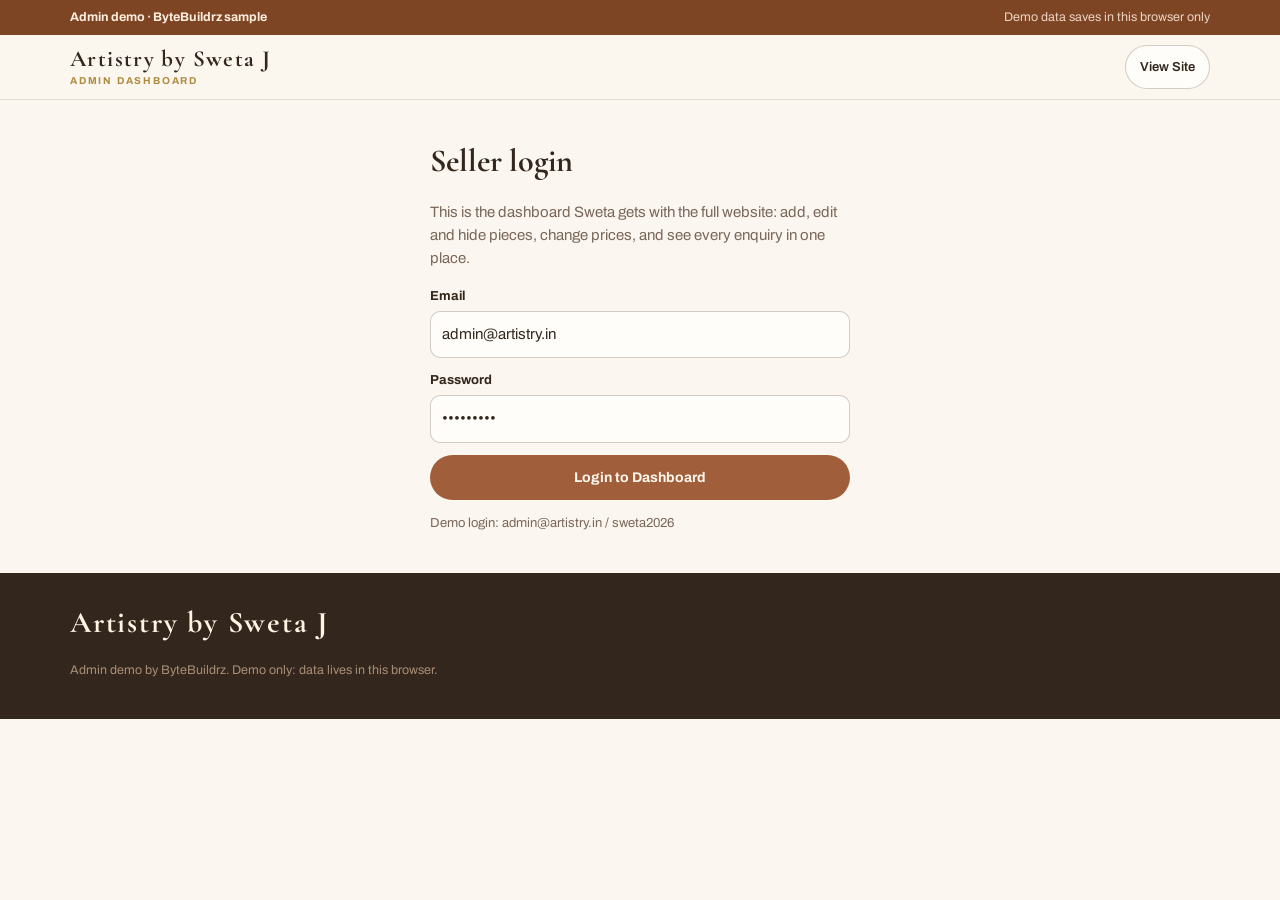
==== admin.html @ f5a1c71d "Add files via upload" ====
<!doctype html>
<html lang="en"><head><meta charset="utf-8"><meta name="viewport" content="width=device-width,initial-scale=1,viewport-fit=cover">
<title>Admin — Artistry by Sweta J</title>
<link rel="preconnect" href="https://fonts.googleapis.com"><link rel="preconnect" href="https://fonts.gstatic.com" crossorigin>
<link href="https://fonts.googleapis.com/css2?family=Cormorant+Garamond:ital,wght@0,500;0,600;0,700;1,500;1,600&family=Archivo:wght@400;500;600;700;800&display=swap" rel="stylesheet">
<link rel="stylesheet" href="style.css"><link rel="icon" href="data:,">
<style>.stat{background:var(--surface);border:1px solid var(--line);border-radius:var(--radius-lg);padding:16px}.stat b{font-size:26px;display:block}.stat span{color:var(--muted);font-size:13px}.stats{display:grid;grid-template-columns:1fr 1fr;gap:12px}@media(min-width:760px){.stats{grid-template-columns:repeat(4,1fr)}}table{width:100%;border-collapse:collapse;background:var(--surface);border:1px solid var(--line);border-radius:var(--radius-lg);overflow:hidden}th,td{padding:10px 12px;text-align:left;font-size:13.5px;border-bottom:1px solid var(--line)}th{background:var(--rose-soft);color:var(--accent-deep)}td input{width:90px;border:1px solid var(--line2);border-radius:8px;padding:7px;min-height:36px}.pill-s{display:inline-block;padding:3px 9px;border-radius:999px;background:var(--rose-soft);color:var(--accent-deep);font-weight:700;font-size:12px}</style></head>
<body>
<div class="sample-bar"><div class="wrap"><strong>Admin demo · ByteBuildrz sample</strong><span>Demo data saves in this browser only</span></div></div>
<header class="site"><div class="wrap header-in">
<a class="brand" href="index.html"><span class="brand-name">Artistry by Sweta J</span><span class="brand-sub">Admin Dashboard</span></a>
<div><a class="icon-btn" href="index.html">View Site</a></div>
</div></header>

<div class="wrap" id="login" style="max-width:420px;padding-top:36px">
<h1 style="font-family:'Cormorant Garamond',serif;font-size:32px;margin:0 0 6px">Seller login</h1>
<p style="color:var(--muted)">This is the dashboard Sweta gets with the full website: add, edit and hide pieces, change prices, and see every enquiry in one place.</p>
<div class="field"><label>Email</label><input id="em" value="admin@artistry.in"></div>
<div class="field"><label>Password</label><input id="pw" type="password" value="sweta2026"></div>
<button class="btn" style="width:100%" onclick="login()">Login to Dashboard</button>
<p style="color:var(--muted);font-size:13px">Demo login: admin@artistry.in / sweta2026</p>
<p id="err" style="color:#9C2B1B;font-weight:700" hidden>Wrong password for this demo. Use sweta2026.</p>
</div>

<div class="wrap" id="dash" hidden style="padding-top:26px">
<div class="sec-head"><h2>Dashboard</h2><button class="btn ghost" onclick="logout()">Logout</button></div>
<div class="stats">
<div class="stat"><b id="st-products">–</b><span>Pieces live</span></div>
<div class="stat"><b id="st-orders">–</b><span>Enquiries</span></div>
<div class="stat"><b id="st-value">–</b><span>Enquiry value</span></div>
<div class="stat"><b id="st-new">–</b><span>New enquiries</span></div>
</div>

<section><div class="sec-head"><h2>Recent enquiries</h2></div><div style="overflow:auto"><table><thead><tr><th>ID</th><th>Buyer</th><th>Items</th><th>Total</th><th>Status</th></tr></thead><tbody id="orders"></tbody></table></div>
<p style="color:var(--muted);font-size:13px">Statuses: New → Confirmed → Packed → Delivered. In the full website she updates these herself, no developer needed.</p></section>

<section><div class="sec-head"><h2>Pieces & prices</h2><button class="btn ghost" onclick="resetDemo()">Reset demo data</button></div>
<div style="overflow:auto"><table><thead><tr><th>Piece</th><th>Category</th><th>Price (₹)</th><th>Visible</th></tr></thead><tbody id="prods"></tbody></table></div>
<p style="color:var(--muted);font-size:13px">Change a price or hide a piece, it saves instantly and the shop updates. Sample prices here; her real prices go in on the live site.</p></section>
</div>

<footer class="site"><div class="wrap"><span class="brand-name">Artistry by Sweta J</span><p class="copy">Admin demo by ByteBuildrz. Demo only: data lives in this browser.</p></div></footer>
<script src="store.js"></script>
<script>
var STATUSES=["New","Confirmed","Packed","Delivered"];
function inr(n){return "₹"+Number(n).toLocaleString("en-IN");}
function login(){var pw=document.getElementById("pw").value;if(pw!==(ARTStore.state.adminPass||"sweta2026")){document.getElementById("err").hidden=false;return;}sessionStorage.setItem("art_admin","1");show();}
function logout(){sessionStorage.removeItem("art_admin");location.reload();}
function resetDemo(){ARTStore.reset();render();alert("Demo data reset.");}
function show(){document.getElementById("login").hidden=true;document.getElementById("dash").hidden=false;render();}
function render(){var s=ARTStore.state;
document.getElementById("st-products").textContent=s.products.filter(function(p){return p.visible!==false;}).length;
document.getElementById("st-orders").textContent=s.orders.length;
document.getElementById("st-value").textContent=inr(s.orders.reduce(function(a,o){return a+o.total;},0));
document.getElementById("st-new").textContent=s.orders.filter(function(o){return o.status===0;}).length;
document.getElementById("orders").innerHTML=s.orders.slice().reverse().map(function(o){return "<tr><td>"+o.id+"</td><td>"+o.who+"</td><td>"+o.item+"</td><td>"+inr(o.total)+"</td><td><span class='pill-s'>"+(STATUSES[o.status]||"New")+"</span></td></tr>";}).join("");
document.getElementById("prods").innerHTML=s.products.map(function(p,i){return "<tr><td><strong>"+p.name+"</strong></td><td>"+p.catLabel+"</td><td><input type='number' value='"+p.price+"' onchange='setPrice("+i+",this.value)'></td><td><input type='checkbox' "+(p.visible!==false?"checked":"")+" onchange='setVis("+i+",this.checked)' style='width:20px;height:20px'></td></tr>";}).join("");}
function setPrice(i,v){ARTStore.state.products[i].price=Math.max(0,parseInt(v,10)||0);ARTStore.save();render();}
function setVis(i,v){ARTStore.state.products[i].visible=v;ARTStore.save();render();}
if(sessionStorage.getItem("art_admin")==="1")show();
</script>
</body></html>
---- style.css ----
:root{--bg:#FBF6EF;--panel:#F4EADF;--surface:#FFFDF9;--ink:#33261D;--muted:#7A675A;--faint:#A68F80;--line:rgba(90,60,35,.14);--line2:rgba(90,60,35,.26);--accent:#A15E3B;--accent-deep:#7E4525;--accent-ink:#FFF7EC;--rose:#C98A7D;--rose-soft:#F6E3DC;--gold:#B08A3E;--wa:#1FA855;--radius:10px;--radius-lg:16px;--pill:999px;--shadow:0 10px 30px rgba(60,35,15,.10);--ease:cubic-bezier(.2,.6,.2,1)}
*{box-sizing:border-box}html{scroll-behavior:smooth}body{margin:0;font-family:"Archivo",system-ui,-apple-system,sans-serif;background:var(--bg);color:var(--ink);line-height:1.55;font-size:15px;-webkit-font-smoothing:antialiased}
img{display:block;max-width:100%}a{color:inherit;text-decoration:none}button{font:inherit;cursor:pointer}input,select,textarea{font:inherit;color:var(--ink)}:focus-visible{outline:2px solid var(--accent);outline-offset:2px}
.wrap{width:min(1140px,100% - 32px);margin:0 auto}.sr{position:absolute;width:1px;height:1px;overflow:hidden;clip:rect(0 0 0 0);white-space:nowrap}
.btn,.icon-btn,.chip,.float-bag{min-height:44px}
.sample-bar{background:var(--accent-deep);color:#FFEEDD;font-size:12.5px;padding:8px 0}.sample-bar .wrap{display:flex;flex-wrap:wrap;gap:4px 10px;justify-content:space-between}.sample-bar span{opacity:.85}
header.site{position:sticky;top:0;z-index:40;background:rgba(251,246,239,.94);backdrop-filter:blur(10px);border-bottom:1px solid var(--line)}
.header-in{display:flex;align-items:center;justify-content:space-between;gap:12px;padding:10px 0}
.brand-name{display:block;font-family:"Cormorant Garamond",Georgia,serif;font-size:23px;font-weight:700;letter-spacing:.06em;line-height:1.05}
.brand-sub{display:block;font-size:10px;font-weight:700;letter-spacing:.18em;text-transform:uppercase;color:var(--gold);margin-top:2px}
.header-nav{display:none;gap:20px;font-size:14px;font-weight:500}.header-nav a{color:var(--muted);min-height:44px;display:inline-flex;align-items:center}.header-nav a:hover{color:var(--ink)}
.icon-btn{position:relative;display:inline-flex;align-items:center;gap:6px;background:var(--surface);border:1px solid var(--line2);border-radius:var(--pill);padding:8px 14px;font-weight:600;font-size:13px}.icon-btn .badge{position:absolute;top:-5px;right:-5px;background:var(--accent);color:var(--accent-ink);font-size:11px;font-weight:700;min-width:19px;height:19px;border-radius:999px;display:grid;place-items:center;padding:0 4px}.icon-btn .badge[hidden]{display:none}
.btn{display:inline-flex;align-items:center;justify-content:center;gap:8px;background:var(--accent);color:var(--accent-ink);border:0;border-radius:var(--pill);padding:12px 22px;font-weight:700;font-size:14px;transition:background .2s var(--ease)}.btn:hover{background:var(--accent-deep)}.btn.ghost{background:transparent;color:var(--ink);border:1px solid var(--line2)}.btn.wa{background:var(--wa);color:#fff}
.hero{padding:28px 0 8px}.hero-grid{display:grid;gap:22px}.eyebrow{font-size:11px;font-weight:800;letter-spacing:.2em;text-transform:uppercase;color:var(--gold)}
.hero h1{font-family:"Cormorant Garamond",Georgia,serif;font-size:42px;line-height:1.05;margin:10px 0 12px;font-weight:600}.hero h1 em{font-style:italic;color:var(--accent)}
.hero p{color:var(--muted);max-width:52ch;margin:0 0 18px}.hero-cta{display:flex;flex-wrap:wrap;gap:10px}.hero-meta{display:flex;gap:16px;flex-wrap:wrap;margin-top:16px;font-size:13px;color:var(--muted)}.hero-meta strong{color:var(--ink)}
.hero-img{border-radius:var(--radius-lg);overflow:hidden;box-shadow:var(--shadow)}.hero-img img{width:100%;height:100%;object-fit:cover;aspect-ratio:4/5}
.marquee{background:var(--rose-soft);color:var(--accent-deep);overflow:hidden;white-space:nowrap;padding:9px 0;font-size:12.5px;font-weight:700;letter-spacing:.14em;text-transform:uppercase;margin:26px 0 0}.marquee span{display:inline-block;padding-right:28px}
section{padding:34px 0 6px}.sec-head{display:flex;align-items:end;justify-content:space-between;gap:14px;margin-bottom:16px}.sec-head h2{font-family:"Cormorant Garamond",Georgia,serif;font-size:30px;margin:0;font-weight:600}.sec-head a{font-size:13.5px;font-weight:700;color:var(--accent);white-space:nowrap}
.cats{display:grid;grid-template-columns:1fr 1fr;gap:12px}.cat{position:relative;border-radius:var(--radius-lg);overflow:hidden;min-height:130px;display:flex;align-items:end}.cat img{position:absolute;inset:0;width:100%;height:100%;object-fit:cover}.cat b{position:relative;background:rgba(255,253,249,.92);margin:10px;padding:7px 12px;border-radius:var(--pill);font-size:13px}
.grid{display:grid;grid-template-columns:1fr 1fr;gap:14px}
.card{background:var(--surface);border:1px solid var(--line);border-radius:var(--radius-lg);overflow:hidden;display:flex;flex-direction:column}.card .ph{position:relative}.card .ph img{width:100%;aspect-ratio:1/1.08;object-fit:cover}.tag{position:absolute;top:10px;left:10px;background:rgba(255,253,249,.94);color:var(--accent-deep);font-size:11px;font-weight:800;letter-spacing:.06em;text-transform:uppercase;padding:5px 9px;border-radius:var(--pill)}
.card-body{padding:12px 13px 14px;display:flex;flex-direction:column;gap:5px;flex:1}.card-cat{font-size:11px;font-weight:700;letter-spacing:.14em;text-transform:uppercase;color:var(--gold)}.card-name{font-weight:700;font-size:15px;line-height:1.3}.card-price{font-weight:800}.card-price small{color:var(--faint);font-weight:600}.card-actions{margin-top:auto;display:flex;gap:8px;padding-top:8px}
.btn-add{flex:1;background:var(--ink);color:#FFF7EC;border:0;border-radius:var(--pill);padding:10px;font-weight:700;font-size:13px;min-height:44px}.btn-view{background:transparent;border:1px solid var(--line2);border-radius:var(--pill);padding:10px 14px;font-weight:700;font-size:13px;min-height:44px}
.banner{background:var(--ink);color:#F7EAD9;border-radius:var(--radius-lg);padding:28px 22px;text-align:center}.banner h3{font-family:"Cormorant Garamond",Georgia,serif;font-size:28px;font-weight:600;margin:0 0 8px}.banner p{color:#D9C4AC;margin:0 auto 16px;max-width:56ch}.banner .btn{background:var(--rose);color:#2E1B12}
.steps{display:grid;gap:12px}.step{background:var(--surface);border:1px solid var(--line);border-radius:var(--radius-lg);padding:16px}.step b{display:block;margin-bottom:4px}.step p{margin:0;color:var(--muted);font-size:14px}
.faq details{background:var(--surface);border:1px solid var(--line);border-radius:var(--radius);padding:13px 15px;margin-bottom:10px}.faq summary{font-weight:700;cursor:pointer;min-height:24px}.faq p{color:var(--muted);margin:8px 0 2px}
footer.site{margin-top:40px;background:var(--ink);color:#EADBC8;padding:34px 0 26px}footer .brand-name{color:#FFF3E2;font-size:30px}footer p{color:#C9AE94;font-size:14px;max-width:55ch}footer a{color:#FFF3E2;font-weight:600}.foot-row{display:flex;flex-wrap:wrap;gap:8px 22px;font-size:14px;margin-top:14px}.copy{margin-top:22px;font-size:12.5px;color:#A98F76}
.float-bag{position:fixed;right:16px;bottom:16px;z-index:50;background:var(--accent);color:var(--accent-ink);border:0;border-radius:var(--pill);padding:13px 20px;font-weight:800;box-shadow:var(--shadow);display:flex;gap:8px;align-items:center}.float-bag[hidden]{display:none}
.drawer{position:fixed;inset:0;z-index:60;display:none}.drawer.open{display:block}.drawer-bg{position:absolute;inset:0;background:rgba(40,25,12,.45)}.drawer-panel{position:absolute;right:0;top:0;bottom:0;width:min(430px,100%);background:var(--bg);padding:20px;overflow:auto}.drawer-panel h3{margin:0 0 4px;font-family:"Cormorant Garamond",serif;font-size:24px}.bag-item{display:flex;gap:10px;padding:11px 0;border-bottom:1px solid var(--line)}.bag-item img{width:56px;height:56px;object-fit:cover;border-radius:8px}.bag-item .n{font-weight:700;font-size:14px}.qty{display:flex;gap:8px;align-items:center}.qty button{width:32px;height:32px;border-radius:999px;border:1px solid var(--line2);background:var(--surface);font-weight:800}.field{margin:12px 0}.field label{display:block;font-size:13px;font-weight:700;margin-bottom:5px}.field input,.field textarea,.field select{width:100%;border:1px solid var(--line2);border-radius:var(--radius);padding:11px;background:var(--surface);min-height:44px}.total-row{display:flex;justify-content:space-between;font-weight:800;font-size:17px;padding:14px 0}
.filters{display:flex;gap:8px;flex-wrap:wrap;margin-bottom:16px}.chip{border:1px solid var(--line2);background:var(--surface);border-radius:var(--pill);padding:9px 15px;font-weight:600;font-size:13.5px}.chip.on{background:var(--ink);color:#FFF7EC;border-color:var(--ink)}
.search-row{display:flex;gap:10px;margin-bottom:14px}.search-row input{flex:1;border:1px solid var(--line2);border-radius:var(--pill);padding:11px 16px;background:var(--surface);min-height:44px}
.toast{position:fixed;left:50%;bottom:84px;transform:translateX(-50%) translateY(20px);background:var(--ink);color:#FFF3E2;padding:11px 18px;border-radius:var(--pill);font-weight:700;font-size:14px;opacity:0;pointer-events:none;transition:.25s var(--ease);z-index:70;white-space:nowrap}.toast.show{opacity:1;transform:translateX(-50%)}
.pd{display:grid;gap:20px}.pd img.main{width:100%;border-radius:var(--radius-lg);aspect-ratio:1/1.05;object-fit:cover}.pd h1{font-family:"Cormorant Garamond",serif;font-size:34px;line-height:1.1;margin:6px 0}.pd .price{font-size:22px;font-weight:800}.pd p.desc{color:var(--muted)}
@media(min-width:760px){.header-nav{display:flex}.hero{padding-top:44px}.hero-grid{grid-template-columns:1.05fr .95fr;align-items:center}.hero h1{font-size:58px}.cats{grid-template-columns:repeat(4,1fr)}.grid{grid-template-columns:repeat(3,1fr);gap:18px}.steps{grid-template-columns:repeat(3,1fr)}.pd{grid-template-columns:1fr 1fr;align-items:start}}
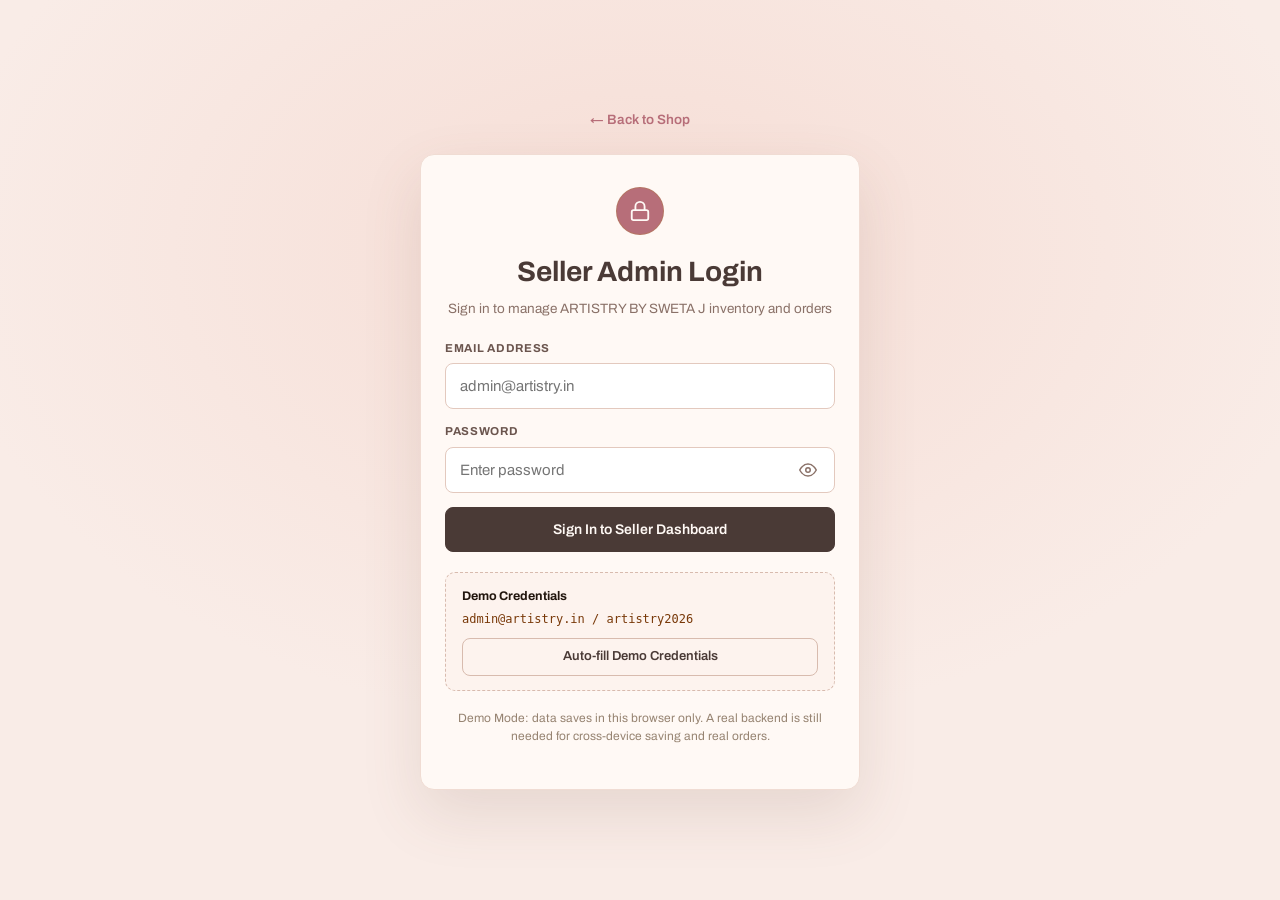
==== commit 39e3a714: "Add files via upload" ====
--- a/admin.html
+++ b/admin.html
@@ -1,62 +1,1276 @@
 <!doctype html>
-<html lang="en"><head><meta charset="utf-8"><meta name="viewport" content="width=device-width,initial-scale=1,viewport-fit=cover">
-<title>Admin — Artistry by Sweta J</title>
-<link rel="preconnect" href="https://fonts.googleapis.com"><link rel="preconnect" href="https://fonts.gstatic.com" crossorigin>
-<link href="https://fonts.googleapis.com/css2?family=Cormorant+Garamond:ital,wght@0,500;0,600;0,700;1,500;1,600&family=Archivo:wght@400;500;600;700;800&display=swap" rel="stylesheet">
-<link rel="stylesheet" href="style.css"><link rel="icon" href="data:,">
-<style>.stat{background:var(--surface);border:1px solid var(--line);border-radius:var(--radius-lg);padding:16px}.stat b{font-size:26px;display:block}.stat span{color:var(--muted);font-size:13px}.stats{display:grid;grid-template-columns:1fr 1fr;gap:12px}@media(min-width:760px){.stats{grid-template-columns:repeat(4,1fr)}}table{width:100%;border-collapse:collapse;background:var(--surface);border:1px solid var(--line);border-radius:var(--radius-lg);overflow:hidden}th,td{padding:10px 12px;text-align:left;font-size:13.5px;border-bottom:1px solid var(--line)}th{background:var(--rose-soft);color:var(--accent-deep)}td input{width:90px;border:1px solid var(--line2);border-radius:8px;padding:7px;min-height:36px}.pill-s{display:inline-block;padding:3px 9px;border-radius:999px;background:var(--rose-soft);color:var(--accent-deep);font-weight:700;font-size:12px}</style></head>
+<html lang="en">
+<head>
+<meta charset="utf-8" />
+<meta name="viewport" content="width=device-width, initial-scale=1, viewport-fit=cover" />
+<meta name="color-scheme" content="light dark" />
+<link rel="icon" href="data:," />
+<title>ARTISTRY BY SWETA J — Seller Admin</title>
+<meta name="description" content="ARTISTRY BY SWETA J Seller Admin Dashboard." />
+<link rel="preconnect" href="https://fonts.googleapis.com" />
+<link rel="preconnect" href="https://fonts.gstatic.com" crossorigin />
+<link href="https://fonts.googleapis.com/css2?family=Cormorant+Garamond:ital,wght@0,500;0,600;0,700;1,500;1,600;1,700&family=Archivo:wght@400;500;600;700;800&display=swap" rel="stylesheet" />
+<style>
+  :root {
+    --bg: #FAF7F2;
+    --panel: #F3ECE1;
+    --panel-warm: #EFE6D8;
+    --surface: #FFFFFF;
+    --ink: #22160E;
+    --ink-light: #3D2C1E;
+    --muted: #6B5646;
+    --faint: #968371;
+    --line: rgba(62, 38, 20, 0.12);
+    --line-strong: rgba(62, 38, 20, 0.24);
+    --accent: #9E4D12;
+    --accent-deep: #783808;
+    --accent-hover: #833D0B;
+    --accent-ink: #FFF8EE;
+    --accent-soft: rgba(158, 77, 18, 0.08);
+    --gold: #AD7F36;
+    --gold-deep: #8E6523;
+    --gold-soft: rgba(173, 127, 54, 0.12);
+    --gold-border: rgba(173, 127, 54, 0.32);
+    --wa: #9E4D12;
+    --wa-hover: #783808;
+    --wa-ink: #FFF8EE;
+    --danger: #9C2B1B;
+    --danger-bg: #FDEDEB;
+    --danger-border: #F5C2BC;
+    --radius: 8px;
+    --radius-lg: 14px;
+    --radius-pill: 999px;
+    --shadow-sm: 0 2px 8px rgba(34, 22, 14, 0.04);
+    --shadow-md: 0 8px 24px rgba(34, 22, 14, 0.08);
+    --shadow-lg: 0 16px 44px rgba(34, 22, 14, 0.12);
+    --ease: cubic-bezier(.2,.6,.2,1);
+    --dur: .2s;
+  }
+  @media (prefers-color-scheme: dark) {
+    :root {
+      --bg: #150E08;
+      --panel: #201710;
+      --panel-warm: #261D15;
+      --surface: #1E150D;
+      --ink: #F8EFE4;
+      --ink-light: #E7D8C6;
+      --muted: #C4AD97;
+      --faint: #988370;
+      --line: rgba(230, 205, 175, 0.12);
+      --line-strong: rgba(230, 205, 175, 0.24);
+      --accent: #DF9B52;
+      --accent-deep: #C7833B;
+      --accent-hover: #EEA960;
+      --accent-ink: #1C1106;
+      --accent-soft: rgba(223, 155, 82, 0.12);
+      --gold: #DFB768;
+      --gold-deep: #C49E4F;
+      --gold-soft: rgba(223, 183, 104, 0.14);
+      --gold-border: rgba(223, 183, 104, 0.35);
+      --wa: #DF9B52;
+      --wa-hover: #EEA960;
+      --wa-ink: #1C1106;
+      --danger: #E88A76;
+      --danger-bg: #2C1410;
+      --danger-border: #5A2720;
+      --shadow-sm: 0 2px 8px rgba(0, 0, 0, 0.25);
+      --shadow-md: 0 8px 24px rgba(0, 0, 0, 0.40);
+      --shadow-lg: 0 16px 44px rgba(0, 0, 0, 0.55);
+    }
+  }
+  * { box-sizing: border-box; }
+  body {
+    margin: 0;
+    font-family: "Archivo", system-ui, -apple-system, sans-serif;
+    background: var(--bg);
+    color: var(--ink);
+    line-height: 1.5;
+    font-size: 15px;
+    -webkit-font-smoothing: antialiased;
+    min-height: 100vh;
+  }
+  a { color: inherit; text-decoration: none; }
+  button, input, select, textarea { font: inherit; color: var(--ink); }
+  .wrap { width: min(1080px, 100% - 32px); margin: 0 auto; }
+  
+  /* Touch target rule: 44px minimum */
+  .btn, .tab-btn, .mini-btn, .nav-link, input, select, textarea {
+    min-height: 44px;
+  }
+
+  .btn {
+    display: inline-flex;
+    align-items: center;
+    justify-content: center;
+    gap: 8px;
+    padding: 11px 20px;
+    border-radius: var(--radius-pill);
+    font-weight: 600;
+    font-size: 14px;
+    cursor: pointer;
+    border: 1px solid transparent;
+    transition: background var(--dur) var(--ease), border-color var(--dur) var(--ease), transform .12s var(--ease);
+  }
+  .btn:active { transform: scale(.97); }
+  .btn-primary { background: var(--wa); color: var(--wa-ink); border-color: var(--wa); }
+  .btn-primary:hover { background: var(--wa-hover); }
+  .btn-quiet { background: var(--surface); color: var(--ink); border-color: var(--line-strong); }
+  .btn-quiet:hover { border-color: var(--ink); }
+  .btn-full { width: 100%; }
+
+  /* Login Card Styles (Kurties Pattern) */
+  .login-page {
+    display: flex;
+    flex-direction: column;
+    align-items: center;
+    justify-content: center;
+    min-height: 100vh;
+    padding: 24px 16px;
+  }
+  .back-link {
+    display: inline-flex;
+    align-items: center;
+    gap: 6px;
+    color: var(--muted);
+    font-size: 13.5px;
+    font-weight: 600;
+    margin-bottom: 24px;
+    transition: color var(--dur) var(--ease);
+  }
+  .back-link:hover { color: var(--ink); }
+  .login-card {
+    background: var(--surface);
+    border: 1px solid var(--line-strong);
+    border-radius: var(--radius-lg);
+    padding: 32px 24px;
+    width: 100%;
+    max-width: 440px;
+    box-shadow: var(--shadow-md);
+  }
+  .lock-circle {
+    width: 48px;
+    height: 48px;
+    border-radius: 50%;
+    background: var(--gold-soft);
+    border: 1px solid var(--gold-border);
+    color: var(--gold-deep);
+    display: grid;
+    place-items: center;
+    margin: 0 auto 16px;
+  }
+  .lock-circle svg { width: 22px; height: 22px; }
+  .login-title {
+    font-family: "Cormorant Garamond", Georgia, serif;
+    font-size: 28px;
+    font-weight: 700;
+    text-align: center;
+    margin: 0 0 6px;
+    color: var(--ink);
+  }
+  .login-sub {
+    text-align: center;
+    font-size: 13.5px;
+    color: var(--muted);
+    margin: 0 0 20px;
+  }
+  .field { margin-bottom: 14px; text-align: left; }
+  .field label {
+    display: block;
+    font-size: 11.5px;
+    font-weight: 700;
+    letter-spacing: .06em;
+    text-transform: uppercase;
+    color: var(--muted);
+    margin-bottom: 6px;
+  }
+  .input-wrap { position: relative; display: flex; align-items: center; }
+  .input-wrap input {
+    width: 100%;
+    padding: 11px 14px;
+    border: 1px solid var(--line-strong);
+    background: var(--bg);
+    border-radius: var(--radius);
+    outline: none;
+    transition: border-color var(--dur) var(--ease);
+  }
+  .input-wrap input:focus { border-color: var(--accent); }
+  .eye-toggle {
+    position: absolute;
+    right: 8px;
+    background: none;
+    border: none;
+    color: var(--muted);
+    padding: 8px;
+    cursor: pointer;
+    min-height: 38px;
+    min-width: 38px;
+    display: grid;
+    place-items: center;
+  }
+  .eye-toggle:hover { color: var(--ink); }
+  .eye-toggle svg { width: 18px; height: 18px; }
+
+  /* Error Box */
+  .err-box {
+    background: var(--danger-bg);
+    border: 1px solid var(--danger-border);
+    color: var(--danger);
+    padding: 12px 14px;
+    border-radius: var(--radius);
+    font-size: 13px;
+    font-weight: 600;
+    margin-bottom: 16px;
+    display: flex;
+    align-items: center;
+    gap: 8px;
+  }
+  .err-box svg { width: 16px; height: 16px; flex: none; }
+
+  /* Demo Box */
+  .demo-box {
+    margin-top: 20px;
+    padding: 14px 16px;
+    background: var(--panel);
+    border: 1px solid var(--line);
+    border-radius: var(--radius);
+    font-size: 12.5px;
+    color: var(--muted);
+  }
+  .demo-box strong { color: var(--ink); display: block; margin-bottom: 4px; }
+  .demo-creds { font-family: monospace; font-size: 12px; color: var(--accent-deep); margin: 4px 0 10px; }
+  .status-line {
+    margin-top: 18px;
+    text-align: center;
+    font-size: 12px;
+    color: var(--faint);
+  }
+
+  /* Dashboard Header */
+  .dash-header {
+    background: var(--surface);
+    border-bottom: 1px solid var(--line);
+    padding: 14px 0;
+    position: sticky;
+    top: 0;
+    z-index: 30;
+  }
+  .dash-head-in {
+    display: flex;
+    flex-wrap: wrap;
+    align-items: center;
+    justify-content: space-between;
+    gap: 12px;
+  }
+  .brand-title {
+    font-family: "Cormorant Garamond", Georgia, serif;
+    font-size: 24px;
+    font-weight: 700;
+    letter-spacing: .12em;
+    color: var(--ink);
+  }
+  .demo-chip {
+    background: var(--gold-soft);
+    color: var(--gold-deep);
+    border: 1px solid var(--gold-border);
+    font-size: 11px;
+    font-weight: 700;
+    text-transform: uppercase;
+    letter-spacing: .08em;
+    padding: 4px 10px;
+    border-radius: var(--radius-pill);
+    margin-left: 10px;
+    vertical-align: middle;
+  }
+  .dash-actions { display: flex; align-items: center; gap: 8px; }
+
+  /* Dashboard Layout */
+  .dash-shell {
+    display: grid;
+    gap: 20px;
+    padding: 24px 0 60px;
+  }
+  @media (min-width: 860px) {
+    .dash-shell {
+      grid-template-columns: 220px 1fr;
+      gap: 32px;
+      align-items: start;
+    }
+  }
+
+  /* Tabs */
+  .dash-tabs {
+    display: flex;
+    flex-wrap: wrap;
+    gap: 6px;
+  }
+  @media (min-width: 860px) {
+    .dash-tabs {
+      flex-direction: column;
+      position: sticky;
+      top: 86px;
+    }
+  }
+  .tab-btn {
+    padding: 10px 16px;
+    border-radius: var(--radius-pill);
+    border: 1px solid var(--line-strong);
+    background: var(--surface);
+    color: var(--ink);
+    font-size: 13.5px;
+    font-weight: 600;
+    cursor: pointer;
+    text-align: left;
+    transition: background var(--dur) var(--ease), border-color var(--dur) var(--ease);
+  }
+  @media (min-width: 860px) {
+    .tab-btn { border-radius: var(--radius); }
+  }
+  .tab-btn:hover { border-color: var(--ink); }
+  .tab-btn.active {
+    background: var(--ink);
+    color: var(--bg);
+    border-color: var(--ink);
+  }
+
+  /* Content Panel */
+  .panel-title {
+    font-family: "Cormorant Garamond", Georgia, serif;
+    font-size: 28px;
+    font-weight: 700;
+    margin: 0 0 4px;
+    color: var(--ink);
+  }
+  .panel-sub {
+    color: var(--muted);
+    font-size: 13.5px;
+    margin: 0 0 20px;
+    line-height: 1.5;
+  }
+
+  /* Stats Grid */
+  .stat-grid {
+    display: grid;
+    grid-template-columns: 1fr 1fr;
+    gap: 12px;
+  }
+  @media (min-width: 640px) {
+    .stat-grid { grid-template-columns: repeat(4, 1fr); }
+  }
+  .stat-card {
+    background: var(--panel);
+    border: 1px solid var(--line);
+    border-radius: var(--radius);
+    padding: 14px 16px;
+  }
+  .stat-card b {
+    display: block;
+    font-size: 26px;
+    font-weight: 800;
+    color: var(--ink);
+    line-height: 1.1;
+  }
+  .stat-card span {
+    font-size: 12px;
+    color: var(--muted);
+    margin-top: 3px;
+    display: block;
+  }
+
+  /* Piece Rows */
+  .piece-row {
+    display: grid;
+    grid-template-columns: 56px 1fr;
+    gap: 14px;
+    padding: 14px 0;
+    border-bottom: 1px solid var(--line);
+    align-items: start;
+  }
+  .piece-row img {
+    width: 56px;
+    height: 56px;
+    object-fit: cover;
+    border-radius: var(--radius);
+    background: var(--panel);
+  }
+  .piece-info h4 {
+    font-family: "Cormorant Garamond", Georgia, serif;
+    font-size: 19px;
+    font-weight: 700;
+    margin: 0;
+    color: var(--ink);
+  }
+  .piece-meta {
+    font-size: 12.5px;
+    color: var(--muted);
+    margin: 2px 0 0;
+  }
+  .piece-actions {
+    display: flex;
+    flex-wrap: wrap;
+    gap: 8px;
+    margin-top: 10px;
+    align-items: center;
+  }
+  .stock-stepper {
+    display: inline-flex;
+    align-items: center;
+    border: 1px solid var(--line-strong);
+    border-radius: var(--radius-pill);
+    overflow: hidden;
+    background: var(--surface);
+    height: 38px;
+  }
+  .stock-stepper button {
+    width: 38px;
+    height: 38px;
+    border: 0;
+    background: var(--surface);
+    color: var(--ink);
+    font-size: 16px;
+    font-weight: 700;
+    cursor: pointer;
+  }
+  .stock-stepper button:active { background: var(--panel); }
+  .stock-stepper span {
+    min-width: 68px;
+    text-align: center;
+    font-size: 12.5px;
+    font-weight: 600;
+  }
+  .mini-btn {
+    border: 1px solid var(--line-strong);
+    background: var(--surface);
+    color: var(--ink);
+    border-radius: var(--radius-pill);
+    padding: 6px 14px;
+    font-size: 12.5px;
+    font-weight: 600;
+    cursor: pointer;
+  }
+  .mini-btn:hover { border-color: var(--ink); }
+  .mini-btn.sold {
+    background: var(--danger);
+    border-color: var(--danger);
+    color: #FFF3E2;
+  }
+
+  /* Forms */
+  .admin-form { display: grid; gap: 14px; max-width: 540px; }
+  .form-row { display: grid; gap: 12px; }
+  @media (min-width: 560px) {
+    .form-row { grid-template-columns: 1fr 1fr; }
+  }
+  .admin-form input, .admin-form select, .admin-form textarea {
+    width: 100%;
+    border: 1px solid var(--line-strong);
+    background: var(--surface);
+    border-radius: var(--radius);
+    padding: 10px 12px;
+    font-size: 14px;
+    outline: none;
+  }
+  .admin-form input:focus, .admin-form select:focus, .admin-form textarea:focus {
+    border-color: var(--accent);
+  }
+
+  /* Orders */
+  .order-item {
+    padding: 14px 0;
+    border-bottom: 1px solid var(--line);
+  }
+  .order-item h4 {
+    font-size: 15px;
+    font-weight: 700;
+    margin: 0;
+    color: var(--ink);
+  }
+  .order-item p {
+    font-size: 13px;
+    color: var(--muted);
+    margin: 2px 0 0;
+  }
+  .status-badge {
+    font-size: 11px;
+    font-weight: 700;
+    padding: 3px 9px;
+    border-radius: var(--radius-pill);
+    border: 1px solid currentColor;
+    color: var(--accent);
+    display: inline-block;
+  }
+
+  /* Toast Notification */
+  .toast {
+    position: fixed;
+    left: 50%;
+    bottom: 24px;
+    transform: translate(-50%, 16px);
+    background: var(--ink);
+    color: var(--bg);
+    font-size: 13.5px;
+    font-weight: 600;
+    padding: 11px 20px;
+    border-radius: var(--radius-pill);
+    z-index: 100;
+    opacity: 0;
+    pointer-events: none;
+    transition: opacity .25s var(--ease), transform .25s var(--ease);
+    box-shadow: var(--shadow-lg);
+  }
+  .toast.show {
+    opacity: 1;
+    transform: translate(-50%, 0);
+  }
+
+  .badge { font-size:11px; font-weight:700; padding:3px 9px; border-radius:var(--radius-pill); border:1px solid currentColor; display:inline-block; }
+  .badge-low { color:var(--accent); background:var(--accent-soft); }
+  .badge-out { color:var(--danger); background:var(--danger-bg); }
+  .badge-draft { color:var(--muted); background:var(--panel); }
+  .piece-ph { width:56px; height:56px; border-radius:var(--radius); background:var(--panel-warm); border:1px solid var(--line-strong); display:grid; place-items:center; font-family:"Cormorant Garamond",serif; font-weight:700; font-size:13px; color:var(--muted); text-align:center; padding:4px; }
+  .toolbar { display:flex; flex-wrap:wrap; gap:8px; align-items:center; margin-bottom:14px; }
+  .toolbar input[type="search"], .toolbar select, .toolbar input[type="number"], .toolbar input[type="text"] { border:1px solid var(--line-strong); background:var(--surface); border-radius:var(--radius); padding:9px 12px; font-size:14px; min-height:44px; }
+  .toolbar input[type="search"] { flex:1 1 180px; }
+  .bulk-bar { display:flex; flex-wrap:wrap; gap:8px; align-items:center; padding:12px 14px; background:var(--panel); border:1px solid var(--line); border-radius:var(--radius); margin-bottom:8px; font-size:13px; }
+  .bulk-bar input { width:110px; border:1px solid var(--line-strong); background:var(--surface); border-radius:var(--radius); padding:8px 10px; min-height:40px; }
+  .photo-preview { width:96px; height:96px; object-fit:cover; border-radius:var(--radius); background:var(--panel); border:1px solid var(--line); display:block; }
+  .form-err { background:var(--danger-bg); border:1px solid var(--danger-border); color:var(--danger); padding:10px 12px; border-radius:var(--radius); font-size:13px; font-weight:600; display:none; }
+  .order-edit { display:grid; gap:8px; margin-top:10px; max-width:520px; }
+  .order-edit select, .order-edit input, .order-edit textarea { border:1px solid var(--line-strong); background:var(--surface); border-radius:var(--radius); padding:9px 12px; font-size:14px; width:100%; }
+  .order-edit label { font-size:11.5px; font-weight:700; letter-spacing:.06em; text-transform:uppercase; color:var(--muted); }
+
+
+/* ===== ADMIN PASTEL (2026-11-19): matches the storefront pastel identity ===== */
+body{background:#F9ECE7;color:#4A3A36}
+.login-page{background:radial-gradient(700px 480px at 50% 28%,#F6DDD5,#F9ECE7)}
+.login-card{background:#FFF9F5;border:1px solid #F0DCD3;border-radius:14px;box-shadow:0 24px 60px rgba(122,84,72,.14)}
+.lock-circle{background:#B76E79;color:#FFF9F5}
+.login-title{font-family:"Archivo",system-ui,sans-serif;font-weight:700;color:#4A3A36}
+.login-sub{color:#8A7168}
+.brand-title{color:#4A3A36}
+.dash-header{background:#FFF9F5;border-bottom:1px solid #F0DCD3}
+.dash-tabs{gap:6px}
+.tab-btn{border-radius:999px;color:#8A7168;border-color:transparent}
+.tab-btn.active{background:#4A3A36;color:#FFF9F5;border-color:#4A3A36}
+.stat-card{background:#FFF9F5;border:1px solid #F0DCD3;border-radius:12px;box-shadow:none}
+.panel-title{color:#4A3A36}
+.panel-sub{color:#8A7168}
+.btn{border-radius:8px}
+.btn-primary{background:#4A3A36;color:#FFF9F5;border-color:#4A3A36}
+.btn-primary:hover{background:#382B27}
+.btn-quiet{border:1px solid #D8BBAE;color:#4A3A36;background:transparent}
+.mini-btn{border:1px solid #D8BBAE;border-radius:6px;color:#4A3A36;background:#FFF9F5}
+.mini-btn.sold{background:#F6DDD5}
+.field label{color:#6B554E}
+.field input,.field select,.field textarea,.input-wrap input{background:#FFFFFF;border:1px solid #E3C9BE;border-radius:8px;color:#4A3A36}
+.field input:focus,.field select:focus,.field textarea:focus,.input-wrap input:focus{border-color:#B76E79;box-shadow:0 0 0 3px rgba(183,110,121,.18);outline:none}
+.badge{background:#F6DDD5;color:#7A4A52;border-radius:999px}
+.badge-draft{background:#F3E2D3;color:#7A5C50}
+.badge-low{background:#F6DDD5;color:#A34A56}
+.badge-out{background:#E9E2DC;color:#8A7168}
+.status-badge{border-radius:999px}
+.piece-row,.order-item{background:#FFF9F5;border:1px solid #F0DCD3;border-radius:10px}
+.toolbar,.bulk-bar{background:#FFF9F5;border:1px solid #F0DCD3;border-radius:10px}
+.toast{background:#4A3A36;color:#FFF9F5}
+.demo-box{background:#FDF3EE;border:1px dashed #D8BBAE;border-radius:10px}
+.demo-chip{background:#F6DDD5;color:#7A4A52}
+.err-box,.form-err{background:#FBE9E7;color:#A33B47;border-color:#F0C6C0}
+.photo-preview{border:1px solid #F0DCD3;border-radius:8px}
+.back-link{color:#B76E79}
+.eye-toggle{color:#8A7168}
+::selection{background:#B76E79;color:#FFF9F5}
+@media(max-width:640px){.stat-grid{grid-template-columns:1fr 1fr}.dash-tabs{overflow-x:auto;flex-wrap:nowrap}.login-card{margin:14px}}
+
+
+.stat-grid .stat-card:nth-child(8) b{font-size:19px;line-height:1.3}
+</style>
+</head>
 <body>
-<div class="sample-bar"><div class="wrap"><strong>Admin demo · ByteBuildrz sample</strong><span>Demo data saves in this browser only</span></div></div>
-<header class="site"><div class="wrap header-in">
-<a class="brand" href="index.html"><span class="brand-name">Artistry by Sweta J</span><span class="brand-sub">Admin Dashboard</span></a>
-<div><a class="icon-btn" href="index.html">View Site</a></div>
-</div></header>
-
-<div class="wrap" id="login" style="max-width:420px;padding-top:36px">
-<h1 style="font-family:'Cormorant Garamond',serif;font-size:32px;margin:0 0 6px">Seller login</h1>
-<p style="color:var(--muted)">This is the dashboard Sweta gets with the full website: add, edit and hide pieces, change prices, and see every enquiry in one place.</p>
-<div class="field"><label>Email</label><input id="em" value="admin@artistry.in"></div>
-<div class="field"><label>Password</label><input id="pw" type="password" value="sweta2026"></div>
-<button class="btn" style="width:100%" onclick="login()">Login to Dashboard</button>
-<p style="color:var(--muted);font-size:13px">Demo login: admin@artistry.in / sweta2026</p>
-<p id="err" style="color:#9C2B1B;font-weight:700" hidden>Wrong password for this demo. Use sweta2026.</p>
+
+<div id="adminApp">
+  <!-- Content dynamically swapped via JS (Login view or Dashboard view) -->
 </div>
 
-<div class="wrap" id="dash" hidden style="padding-top:26px">
-<div class="sec-head"><h2>Dashboard</h2><button class="btn ghost" onclick="logout()">Logout</button></div>
-<div class="stats">
-<div class="stat"><b id="st-products">–</b><span>Pieces live</span></div>
-<div class="stat"><b id="st-orders">–</b><span>Enquiries</span></div>
-<div class="stat"><b id="st-value">–</b><span>Enquiry value</span></div>
-<div class="stat"><b id="st-new">–</b><span>New enquiries</span></div>
-</div>
-
-<section><div class="sec-head"><h2>Recent enquiries</h2></div><div style="overflow:auto"><table><thead><tr><th>ID</th><th>Buyer</th><th>Items</th><th>Total</th><th>Status</th></tr></thead><tbody id="orders"></tbody></table></div>
-<p style="color:var(--muted);font-size:13px">Statuses: New → Confirmed → Packed → Delivered. In the full website she updates these herself, no developer needed.</p></section>
-
-<section><div class="sec-head"><h2>Pieces & prices</h2><button class="btn ghost" onclick="resetDemo()">Reset demo data</button></div>
-<div style="overflow:auto"><table><thead><tr><th>Piece</th><th>Category</th><th>Price (₹)</th><th>Visible</th></tr></thead><tbody id="prods"></tbody></table></div>
-<p style="color:var(--muted);font-size:13px">Change a price or hide a piece, it saves instantly and the shop updates. Sample prices here; her real prices go in on the live site.</p></section>
-</div>
-
-<footer class="site"><div class="wrap"><span class="brand-name">Artistry by Sweta J</span><p class="copy">Admin demo by ByteBuildrz. Demo only: data lives in this browser.</p></div></footer>
+<div class="toast" id="toast" role="status" aria-live="polite"></div>
+
 <script src="store.js"></script>
 <script>
-var STATUSES=["New","Confirmed","Packed","Delivered"];
-function inr(n){return "₹"+Number(n).toLocaleString("en-IN");}
-function login(){var pw=document.getElementById("pw").value;if(pw!==(ARTStore.state.adminPass||"sweta2026")){document.getElementById("err").hidden=false;return;}sessionStorage.setItem("art_admin","1");show();}
-function logout(){sessionStorage.removeItem("art_admin");location.reload();}
-function resetDemo(){ARTStore.reset();render();alert("Demo data reset.");}
-function show(){document.getElementById("login").hidden=true;document.getElementById("dash").hidden=false;render();}
-function render(){var s=ARTStore.state;
-document.getElementById("st-products").textContent=s.products.filter(function(p){return p.visible!==false;}).length;
-document.getElementById("st-orders").textContent=s.orders.length;
-document.getElementById("st-value").textContent=inr(s.orders.reduce(function(a,o){return a+o.total;},0));
-document.getElementById("st-new").textContent=s.orders.filter(function(o){return o.status===0;}).length;
-document.getElementById("orders").innerHTML=s.orders.slice().reverse().map(function(o){return "<tr><td>"+o.id+"</td><td>"+o.who+"</td><td>"+o.item+"</td><td>"+inr(o.total)+"</td><td><span class='pill-s'>"+(STATUSES[o.status]||"New")+"</span></td></tr>";}).join("");
-document.getElementById("prods").innerHTML=s.products.map(function(p,i){return "<tr><td><strong>"+p.name+"</strong></td><td>"+p.catLabel+"</td><td><input type='number' value='"+p.price+"' onchange='setPrice("+i+",this.value)'></td><td><input type='checkbox' "+(p.visible!==false?"checked":"")+" onchange='setVis("+i+",this.checked)' style='width:20px;height:20px'></td></tr>";}).join("");}
-function setPrice(i,v){ARTStore.state.products[i].price=Math.max(0,parseInt(v,10)||0);ARTStore.save();render();}
-function setVis(i,v){ARTStore.state.products[i].visible=v;ARTStore.save();render();}
-if(sessionStorage.getItem("art_admin")==="1")show();
+var BUILTIN_IMGS = {"1": "img/product-1.jpg", "2": "img/product-2.jpg", "3": "img/product-3.jpg", "4": "img/product-4.jpg", "5": "img/product-5.jpg", "6": "img/product-6.jpg", "7": "img/product-7.jpg", "8": "img/product-8.jpg", "9": "img/product-9.jpg"};
+var storeState = LeoraStore.load();
+var PRODUCTS = storeState.products;
+var ADMIN_STATUSES = ["New", "Confirmed", "Packed", "Shipped"];
+var ADMIN_ORDERS = storeState.orders;
+var CAT_LABELS = { decor: "Concrete Decor", candles: "Candles", keepsakes: "Keepsakes & Frames", hampers: "Hampers & Gifts", kits: "DIY Kits" };
+
+var state = {
+  isLoggedIn: false,
+  activeTab: "overview",
+  showPassword: false,
+  loginError: "",
+  isLoading: false,
+  pieceQuery: "",
+  pieceCat: "all",
+  orderQuery: "",
+  selected: {},
+  pendingPhoto: undefined
+};
+
+function inr(n) { return "₹" + n.toLocaleString("en-IN"); }
+
+function toast(msg) {
+  var el = document.getElementById("toast");
+  el.textContent = msg;
+  el.classList.add("show");
+  setTimeout(function() { el.classList.remove("show"); }, 2400);
+}
+
+function renderApp() {
+  var app = document.getElementById("adminApp");
+  if (!state.isLoggedIn) {
+    renderLogin(app);
+  } else {
+    renderDashboard(app);
+  }
+}
+
+function renderLogin(container) {
+  var errHtml = state.loginError ? '<div class="err-box"><svg viewBox="0 0 24 24" fill="none" stroke="currentColor" stroke-width="2"><circle cx="12" cy="12" r="10"/><line x1="12" y1="8" x2="12" y2="12"/><line x1="12" y1="16" x2="12.01" y2="16"/></svg>' + state.loginError + '</div>' : '';
+  
+  container.innerHTML = '<div class="login-page">'
+    + '<a href="shop.html" class="back-link">&larr; Back to Shop</a>'
+    + '<div class="login-card">'
+    + '<div class="lock-circle"><svg viewBox="0 0 24 24" fill="none" stroke="currentColor" stroke-width="2"><rect x="3" y="11" width="18" height="11" rx="2" ry="2"/><path d="M7 11V7a5 5 0 0 1 10 0v4"/></svg></div>'
+    + '<h1 class="login-title">Seller Admin Login</h1>'
+    + '<p class="login-sub">Sign in to manage ARTISTRY BY SWETA J inventory and orders</p>'
+    + errHtml
+    + '<form id="loginForm">'
+    + '<div class="field"><label for="adminEmail">Email Address</label><div class="input-wrap"><input id="adminEmail" type="email" placeholder="admin@artistry.in" required /></div></div>'
+    + '<div class="field"><label for="adminPassword">Password</label><div class="input-wrap">'
+    + '<input id="adminPassword" type="' + (state.showPassword ? 'text' : 'password') + '" placeholder="Enter password" required />'
+    + '<button type="button" class="eye-toggle" id="eyeToggle" aria-label="Toggle password visibility">'
+    + (state.showPassword ? '<svg viewBox="0 0 24 24" fill="none" stroke="currentColor" stroke-width="2"><path d="M17.94 17.94A10.07 10.07 0 0 1 12 20c-7 0-11-8-11-8a18.45 18.45 0 0 1 5.06-5.94M9.9 4.24A9.12 9.12 0 0 1 12 4c7 0 11 8 11 8a18.5 18.5 0 0 1-2.16 3.19m-6.72-1.07a3 3 0 1 1-4.24-4.24"/><line x1="1" y1="1" x2="23" y2="23"/></svg>' : '<svg viewBox="0 0 24 24" fill="none" stroke="currentColor" stroke-width="2"><path d="M1 12s4-8 11-8 11 8 11 8-4 8-11 8-11-8-11-8z"/><circle cx="12" cy="12" r="3"/></svg>')
+    + '</button>'
+    + '</div></div>'
+    + '<button type="submit" class="btn btn-primary btn-full" id="btnSubmit">' + (state.isLoading ? 'Authenticating...' : 'Sign In to Seller Dashboard') + '</button>'
+    + '</form>'
+    + '<div class="demo-box">'
+    + '<strong>Demo Credentials</strong>'
+    + '<div class="demo-creds">admin@artistry.in / artistry2026</div>'
+    + '<button type="button" class="btn btn-quiet btn-full" id="btnAutofill" style="min-height:38px;padding:6px 12px;font-size:13px">Auto-fill Demo Credentials</button>'
+    + '</div>'
+    + '<p class="status-line">Demo Mode: data saves in this browser only. A real backend is still needed for cross-device saving and real orders.</p>'
+    + '</div></div>';
+
+  document.getElementById("eyeToggle").addEventListener("click", function() {
+    state.showPassword = !state.showPassword;
+    var passIn = document.getElementById("adminPassword");
+    passIn.type = state.showPassword ? "text" : "password";
+    this.innerHTML = state.showPassword ? '<svg viewBox="0 0 24 24" fill="none" stroke="currentColor" stroke-width="2"><path d="M17.94 17.94A10.07 10.07 0 0 1 12 20c-7 0-11-8-11-8a18.45 18.45 0 0 1 5.06-5.94M9.9 4.24A9.12 9.12 0 0 1 12 4c7 0 11 8 11 8a18.5 18.5 0 0 1-2.16 3.19m-6.72-1.07a3 3 0 1 1-4.24-4.24"/><line x1="1" y1="1" x2="23" y2="23"/></svg>' : '<svg viewBox="0 0 24 24" fill="none" stroke="currentColor" stroke-width="2"><path d="M1 12s4-8 11-8 11 8 11 8-4 8-11 8-11-8-11-8z"/><circle cx="12" cy="12" r="3"/></svg>';
+  });
+
+  document.getElementById("btnAutofill").addEventListener("click", function() {
+    document.getElementById("adminEmail").value = "admin@artistry.in";
+    document.getElementById("adminPassword").value = LeoraStore.load().adminPass;
+    state.loginError = "";
+    var existingErr = container.querySelector(".err-box");
+    if (existingErr) existingErr.remove();
+  });
+
+  document.getElementById("loginForm").addEventListener("submit", function(e) {
+    e.preventDefault();
+    var email = document.getElementById("adminEmail").value.trim();
+    var pass = document.getElementById("adminPassword").value;
+    
+    state.isLoading = true;
+    document.getElementById("btnSubmit").textContent = "Authenticating...";
+    document.getElementById("btnSubmit").disabled = true;
+
+    setTimeout(function() {
+      state.isLoading = false;
+      // Strict credentials check as required by Kurties pattern
+      if (email === "admin@artistry.in" && pass === LeoraStore.load().adminPass) {
+        state.isLoggedIn = true;
+        state.loginError = "";
+        renderApp();
+        toast("Welcome to ARTISTRY BY SWETA J Admin Dashboard (Demo)");
+      } else {
+        state.loginError = "Authentication failed. Please verify credentials.";
+        renderApp();
+      }
+    }, 400);
+  });
+}
+
+function renderDashboard(container) {
+  container.innerHTML = '<header class="dash-header">'
+    + '<div class="wrap dash-head-in">'
+    + '<div><span class="brand-title">ARTISTRY BY SWETA J Admin</span><span class="demo-chip">Demo Mode</span></div>'
+    + '<div class="dash-actions">'
+    + '<a href="shop.html" class="btn btn-quiet" style="font-size:13px;padding:8px 14px">&larr; Back to Shop</a>'
+    + '<button class="btn btn-quiet" id="btnResetDemo" style="font-size:13px;padding:8px 14px">Reset Demo Data</button>'
+    + '<button class="btn btn-quiet" id="btnLogout" style="font-size:13px;padding:8px 14px">Log Out</button>'
+    + '</div></div></header>'
+    + '<div class="wrap dash-shell">'
+    + '<div class="dash-tabs" role="tablist">'
+    + '<button class="tab-btn ' + (state.activeTab==="overview" ? "active" : "") + '" data-tab="overview">Overview</button>'
+    + '<button class="tab-btn ' + (state.activeTab==="pieces" ? "active" : "") + '" data-tab="pieces">Pieces &amp; Stock</button>'
+    + '<button class="tab-btn ' + (state.activeTab==="edit" ? "active" : "") + '" data-tab="edit">Add / Edit Piece</button>'
+    + '<button class="tab-btn ' + (state.activeTab==="orders" ? "active" : "") + '" data-tab="orders">Orders (' + ADMIN_ORDERS.length + ')</button>'
+    + '<button class="tab-btn ' + (state.activeTab==="settings" ? "active" : "") + '" data-tab="settings">Store Settings</button>'
+    + '</div>'
+    + '<div id="panelContent"></div>'
+    + '</div>';
+
+  document.getElementById("btnLogout").addEventListener("click", function() {
+    state.isLoggedIn = false;
+    state.activeTab = "overview";
+    state.loginError = "";
+    renderApp();
+    toast("Logged out successfully");
+  });
+
+  document.getElementById("btnResetDemo").addEventListener("click", function() {
+    if (!confirm("Reset all demo data? Catalogue, orders and settings go back to the original sample data. This cannot be undone.")) return;
+    LeoraStore.reset();
+    storeState = LeoraStore.load();
+    PRODUCTS = storeState.products;
+    ADMIN_ORDERS = storeState.orders;
+    state.selected = {};
+    state.activeTab = "overview";
+    renderApp();
+    toast("Demo data reset to the original sample data");
+  });
+
+  var tabBtns = container.querySelectorAll(".tab-btn");
+  for (var i=0; i<tabBtns.length; i++) {
+    tabBtns[i].addEventListener("click", function() {
+      state.activeTab = this.getAttribute("data-tab");
+      for (var j=0; j<tabBtns.length; j++) {
+        tabBtns[j].classList.toggle("active", tabBtns[j].getAttribute("data-tab") === state.activeTab);
+      }
+      renderActiveTab();
+    });
+  }
+
+  renderActiveTab();
+}
+
+function renderActiveTab() {
+  var panel = document.getElementById("panelContent");
+  if (state.activeTab === "overview") renderOverview(panel);
+  else if (state.activeTab === "pieces") renderPieces(panel);
+  else if (state.activeTab === "edit") renderEdit(panel);
+  else if (state.activeTab === "orders") renderOrders(panel);
+  else if (state.activeTab === "settings") renderSettings(panel);
+}
+
+function renderOverview(panel) {
+  var S = storeState.settings;
+  var th = (S.lowStockThreshold === undefined ? 2 : S.lowStockThreshold);
+  var live=0, sold=0, low=0, units=0, value=0;
+  for (var i=0; i<PRODUCTS.length; i++) {
+    var p = PRODUCTS[i];
+    units += p.stock;
+    value += p.price * p.stock;
+    if (p.stock <= 0) sold++;
+    else { live++; if (p.stock <= th) low++; }
+  }
+  var byStatus = [0,0,0,0];
+  ADMIN_ORDERS.forEach(function(o){ if (byStatus[o.status] !== undefined) byStatus[o.status]++; });
+  var counts = {};
+  ADMIN_ORDERS.forEach(function(o){
+    (o.item || "").split(" · ").forEach(function(seg){
+      var nm = seg.split(" — ")[0].trim();
+      if (nm) counts[nm] = (counts[nm] || 0) + 1;
+    });
+  });
+  var best = Object.keys(counts).map(function(k){ return [k, counts[k]]; }).sort(function(a,b){ return b[1]-a[1]; }).slice(0,5);
+  var statusHtml = ADMIN_STATUSES.map(function(s, idx){
+    return '<div class="stat-card"><b>' + byStatus[idx] + '</b><span>Orders · ' + s + '</span></div>';
+  }).join("");
+  var bestHtml = best.length ? best.map(function(b){ return '<li>' + esc(b[0]) + ' — ' + b[1] + ' in sample orders</li>'; }).join("") : '<li>No orders yet</li>';
+  panel.innerHTML = '<h2 class="panel-title">Overview</h2>'
+    + '<p class="panel-sub">Live snapshot computed from the shared store. Edits here save to this browser and show on the shop pages in the same browser.</p>'
+    + '<div class="stat-grid">'
+    + '<div class="stat-card"><b>' + PRODUCTS.length + '</b><span>Pieces in Catalogue</span></div>'
+    + '<div class="stat-card"><b>' + live + '</b><span>In Stock</span></div>'
+    + '<div class="stat-card"><b>' + sold + '</b><span>Sold Out</span></div>'
+    + '<div class="stat-card"><b>' + ADMIN_ORDERS.length + '</b><span>Sample Orders</span></div>'
+    + '<div class="stat-card"><b>' + units + '</b><span>Total Units Available</span></div>'
+    + '<div class="stat-card"><b>' + low + '</b><span>Low Stock (≤ ' + th + ' left)</span></div>'
+    + '<div class="stat-card"><b>' + inr(value) + '</b><span>Catalogue Value (price × stock)</span></div>'
+    + '<div class="stat-card"><b>This browser</b><span>Saved locally only — a real backend is still needed for cross-device saving and real orders</span></div>'
+    + '</div>'
+    + '<h3 style="margin:26px 0 10px">Orders by status</h3>'
+    + '<div class="stat-grid">' + statusHtml + '</div>'
+    + '<h3 style="margin:26px 0 10px">Best sellers (from sample orders)</h3>'
+    + '<ul style="margin:0;padding-left:18px;color:var(--muted);font-size:14px;line-height:1.7">' + bestHtml + '</ul>'
+    + '<div style="margin-top:28px;padding:18px 20px;background:var(--panel);border-radius:var(--radius);border:1px solid var(--line)">'
+    + '<strong style="color:var(--ink);display:block;margin-bottom:8px">What the paid ₹4,500 build connects:</strong>'
+    + '<ul style="margin:0;padding-left:18px;color:var(--muted);font-size:13.5px;line-height:1.6">'
+    + '<li>Live catalogue database (Supabase), so edits update the shop for every customer immediately</li>'
+    + '<li>Private authenticated login with ARTISTRY BY SWETA J\'s custom secret credentials</li>'
+    + '<li>Direct Instagram DM ordering on every order button (orders are taken on Instagram DM)</li>'
+    + '<li>Photo upload capability for new collections from your phone or laptop</li>'
+    + '<li>Incoming customer order enquiries recorded directly in this dashboard</li>'
+    + '</ul>'
+    + '</div>';
+}
+
+function esc(s) {
+  return String(s === undefined || s === null ? "" : s).replace(/&/g, "&amp;").replace(/</g, "&lt;").replace(/>/g, "&gt;").replace(/"/g, "&quot;");
+}
+function saveStore(msg) {
+  if (LeoraStore.save(storeState)) { if (msg) toast(msg); return true; }
+  toast("Could not save: browser storage is full or blocked. Try removing uploaded photos or use a smaller photo.");
+  return false;
+}
+function pieceImg(p) { return p.img ? p.img : (BUILTIN_IMGS[p.id] || null); }
+function downloadCsv(filename, rows) {
+  var csv = rows.map(function(r){
+    return r.map(function(c){
+      var s = String(c === undefined || c === null ? "" : c);
+      return /[",\n]/.test(s) ? '"' + s.replace(/"/g, '""') + '"' : s;
+    }).join(",");
+  }).join("\n");
+  var blob = new Blob([csv], { type: "text/csv" });
+  var a = document.createElement("a");
+  a.href = URL.createObjectURL(blob);
+  a.download = filename;
+  document.body.appendChild(a); a.click(); a.remove();
+  setTimeout(function(){ URL.revokeObjectURL(a.href); }, 500);
+}
+function handlePhotoFile(file, cb) {
+  if (!file) return;
+  if (!/^image\//.test(file.type || "")) { cb(null, "Please choose an image file for the photo."); return; }
+  var reader = new FileReader();
+  reader.onload = function() {
+    var img = new Image();
+    img.onload = function() {
+      var max = 800, w = img.width, h = img.height;
+      var scale = Math.min(1, max / Math.max(w, h));
+      var cw = Math.max(1, Math.round(w * scale)), ch = Math.max(1, Math.round(h * scale));
+      var c = document.createElement("canvas"); c.width = cw; c.height = ch;
+      c.getContext("2d").drawImage(img, 0, 0, cw, ch);
+      cb(c.toDataURL("image/jpeg", 0.82), null);
+    };
+    img.onerror = function() { cb(null, "That image could not be read. Try another photo."); };
+    img.src = reader.result;
+  };
+  reader.onerror = function() { cb(null, "That file could not be read. Try another photo."); };
+  reader.readAsDataURL(file);
+}
+
+function renderPieces(panel) {
+  var catOpts = '<option value="all">All categories</option>' + Object.keys(CAT_LABELS).map(function(k){
+    return '<option value="' + k + '"' + (state.pieceCat === k ? ' selected' : '') + '>' + CAT_LABELS[k] + '</option>';
+  }).join("");
+  panel.innerHTML = '<h2 class="panel-title">Pieces &amp; Stock</h2>'
+    + '<p class="panel-sub">Manage the catalogue. Every change saves to this browser and shows on the shop pages in the same browser. Draft pieces are hidden from the shop.</p>'
+    + '<div class="toolbar">'
+    + '<input type="search" id="pieceSearch" placeholder="Search pieces..." value="' + esc(state.pieceQuery) + '" />'
+    + '<select id="pieceCat">' + catOpts + '</select>'
+    + '<button type="button" class="btn btn-quiet" id="btnCsvPieces">Export CSV</button>'
+    + '</div>'
+    + '<div class="bulk-bar"><strong>Bulk edit:</strong>'
+    + '<label><input type="checkbox" id="bulkAll" /> Select all shown</label>'
+    + '<input type="number" id="bulkPrice" placeholder="Set price ₹" min="0" />'
+    + '<button type="button" class="mini-btn" id="bulkApplyPrice">Apply price</button>'
+    + '<input type="number" id="bulkStock" placeholder="Set stock" min="0" />'
+    + '<button type="button" class="mini-btn" id="bulkApplyStock">Apply stock</button>'
+    + '<span id="bulkCount"></span>'
+    + '</div>'
+    + '<div id="piecesList"></div>';
+
+  document.getElementById("pieceSearch").addEventListener("input", function(){ state.pieceQuery = this.value; renderPiecesList(); });
+  document.getElementById("pieceCat").addEventListener("change", function(){ state.pieceCat = this.value; renderPiecesList(); });
+  document.getElementById("btnCsvPieces").addEventListener("click", function(){
+    var rows = [["id","name","category","price","mrp","stock","colours","visible"]];
+    PRODUCTS.forEach(function(p){ rows.push([p.id, p.name, p.catLabel, p.price, p.mrp === null ? "" : p.mrp, p.stock, (p.colours || []).join(" / "), p.visible === false ? "draft" : "live"]); });
+    downloadCsv("artistry-pieces.csv", rows);
+    toast("Pieces CSV downloaded");
+  });
+  document.getElementById("bulkAll").addEventListener("change", function(){
+    var on = this.checked;
+    filteredPieces().forEach(function(p){ state.selected[p.id] = on; });
+    renderPiecesList();
+  });
+  function bulkApply(field, inputId) {
+    var ids = Object.keys(state.selected).filter(function(k){ return state.selected[k]; });
+    if (!ids.length) { toast("Select at least one piece first"); return; }
+    var v = parseInt(document.getElementById(inputId).value, 10);
+    if (isNaN(v) || v < 0) { toast("Enter a valid number for bulk edit"); return; }
+    ids.forEach(function(k){ var p = byId(parseInt(k, 10)); if (p) p[field] = v; });
+    if (saveStore("Bulk " + field + " updated for " + ids.length + " piece(s)")) renderPiecesList();
+  }
+  document.getElementById("bulkApplyPrice").addEventListener("click", function(){ bulkApply("price", "bulkPrice"); });
+  document.getElementById("bulkApplyStock").addEventListener("click", function(){ bulkApply("stock", "bulkStock"); });
+  renderPiecesList();
+}
+
+function filteredPieces() {
+  var q = state.pieceQuery.trim().toLowerCase();
+  return PRODUCTS.filter(function(p){
+    if (state.pieceCat !== "all" && p.cat !== state.pieceCat) return false;
+    if (q && (p.name + " " + p.catLabel + " " + (p.colours || []).join(" ")).toLowerCase().indexOf(q) === -1) return false;
+    return true;
+  });
+}
+
+function renderPiecesList() {
+  var list = document.getElementById("piecesList");
+  if (!list) return;
+  var th = (storeState.settings.lowStockThreshold === undefined ? 2 : storeState.settings.lowStockThreshold);
+  var items = filteredPieces();
+  var bc = document.getElementById("bulkCount");
+  if (bc) { var n = Object.keys(state.selected).filter(function(k){ return state.selected[k]; }).length; bc.textContent = n ? n + " selected" : ""; }
+  if (!items.length) { list.innerHTML = '<p class="panel-sub">No pieces match your search.</p>'; return; }
+  list.innerHTML = items.map(function(p) {
+    var src = pieceImg(p);
+    var imgHtml = src ? '<img src="' + src + '" alt="' + esc(p.alt || p.name) + '" />' : '<div class="piece-ph">' + esc(p.name) + '</div>';
+    var badges = '';
+    if (p.visible === false) badges += ' <span class="badge badge-draft">Draft</span>';
+    if (p.stock <= 0) badges += ' <span class="badge badge-out">Sold out</span>';
+    else if (p.stock <= th) badges += ' <span class="badge badge-low">Low stock · only ' + p.stock + ' left</span>';
+    var stockText = p.stock <= 0 ? '<span style="color:var(--danger);font-weight:700">Sold out</span>' : (p.stock <= th ? '<span style="color:var(--accent);font-weight:700">Only ' + p.stock + ' left</span>' : '<span style="color:var(--gold-deep);font-weight:700">In stock (' + p.stock + ')</span>');
+    return '<div class="piece-row">'
+      + imgHtml
+      + '<div class="piece-info">'
+      + '<h4><label style="font-family:inherit;font-size:14px"><input type="checkbox" data-sel="' + p.id + '"' + (state.selected[p.id] ? ' checked' : '') + ' /> </label>' + esc(p.name) + badges + '</h4>'
+      + '<p class="piece-meta">' + esc(p.catLabel) + ' · ' + inr(p.price) + (p.mrp ? ' (MRP ' + inr(p.mrp) + ')' : '') + ' · Colours: ' + esc((p.colours || []).join(", ")) + '</p>'
+      + '<p style="font-size:12.5px;margin:2px 0 0">' + stockText + '</p>'
+      + '<div class="piece-actions">'
+      + '<span class="stock-stepper">'
+      + '<button type="button" data-dec="' + p.id + '" aria-label="Decrease">&minus;</button>'
+      + '<span>Stock: ' + p.stock + '</span>'
+      + '<button type="button" data-inc="' + p.id + '" aria-label="Increase">+</button>'
+      + '</span>'
+      + '<button type="button" class="mini-btn ' + (p.stock<=0 ? 'sold' : '') + '" data-sold="' + p.id + '">' + (p.stock<=0 ? 'Restock' : 'Mark Sold Out') + '</button>'
+      + '<button type="button" class="mini-btn" data-vis="' + p.id + '">' + (p.visible === false ? 'Publish' : 'Move to Draft') + '</button>'
+      + '<button type="button" class="mini-btn" data-edit="' + p.id + '">Edit</button>'
+      + '<button type="button" class="mini-btn" data-del="' + p.id + '">Delete</button>'
+      + '</div></div></div>';
+  }).join("");
+
+  function bind(attr, fn) {
+    var els = list.querySelectorAll("[" + attr + "]");
+    for (var i=0; i<els.length; i++) els[i].addEventListener("click", function(){ fn(parseInt(this.getAttribute(attr), 10)); });
+  }
+  var sels = list.querySelectorAll("[data-sel]");
+  for (var s=0; s<sels.length; s++) sels[s].addEventListener("change", function(){ state.selected[this.getAttribute("data-sel")] = this.checked; renderPiecesList(); });
+  bind("data-dec", function(id){ var p = byId(id); if (p && p.stock > 0) { p.stock--; if (saveStore(p.name + " stock decreased to " + p.stock)) renderPiecesList(); } });
+  bind("data-inc", function(id){ var p = byId(id); if (p) { p.stock++; if (saveStore(p.name + " stock increased to " + p.stock)) renderPiecesList(); } });
+  bind("data-sold", function(id){ var p = byId(id); if (!p) return; if (p.stock > 0) { p._prevStock = p.stock; p.stock = 0; } else { p.stock = p._prevStock || 3; } if (saveStore(p.name + (p.stock <= 0 ? " marked sold out" : " restocked to " + p.stock))) renderPiecesList(); });
+  bind("data-vis", function(id){ var p = byId(id); if (!p) return; p.visible = (p.visible === false); if (saveStore(p.name + (p.visible ? " is now live in the shop" : " moved to draft — hidden from the shop"))) renderPiecesList(); });
+  bind("data-del", function(id){ var p = byId(id); if (!p) return; if (!confirm("Delete " + p.name + " from the catalogue? This cannot be undone.")) return; var idx = PRODUCTS.indexOf(p); if (idx !== -1) PRODUCTS.splice(idx, 1); delete state.selected[id]; if (saveStore(p.name + " deleted")) renderPiecesList(); });
+  bind("data-edit", function(id){ state.editPieceId = id; state.activeTab = "edit"; var tabBtns = document.querySelectorAll(".tab-btn"); for (var t=0; t<tabBtns.length; t++) tabBtns[t].classList.toggle("active", tabBtns[t].getAttribute("data-tab") === "edit"); renderActiveTab(); });
+}
+
+function byId(id) {
+  for (var i=0; i<PRODUCTS.length; i++) {
+    if (PRODUCTS[i].id === id) return PRODUCTS[i];
+  }
+  return null;
+}
+
+function renderEdit(panel) {
+  panel.innerHTML = '<h2 class="panel-title">Add / Edit Piece</h2>'
+    + '<p class="panel-sub">Update catalogue pieces or add new ones. Changes save to this browser and show on the shop pages in the same browser. A piece with no photo shows a plain placeholder block with its name — never another piece\'s photo.</p>'
+    + '<form class="admin-form" id="editForm">'
+    + '<div class="field"><label for="peSelect">Select Piece to Edit</label><select id="peSelect"></select></div>'
+    + '<div class="field"><label for="peName">Piece Name</label><input id="peName" type="text" required /></div>'
+    + '<div class="form-row">'
+    + '<div class="field"><label for="pePrice">Price (₹)</label><input id="pePrice" type="number" min="0" required /></div>'
+    + '<div class="field"><label for="peMrp">MRP (₹, optional)</label><input id="peMrp" type="number" min="0" placeholder="Leave blank for none" /></div>'
+    + '</div>'
+    + '<div class="form-row">'
+    + '<div class="field"><label for="peStock">Stock Quantity</label><input id="peStock" type="number" min="0" required /></div>'
+    + '<div class="field"><label for="peCat">Category</label><select id="peCat"><option value="decor">Concrete Decor</option><option value="candles">Candles</option><option value="keepsakes">Keepsakes &amp; Frames</option><option value="hampers">Hampers &amp; Gifts</option><option value="kits">DIY Kits</option></select></div>'
+    + '</div>'
+    + '<div class="field"><label for="peCatLabel">Category Label</label><input id="peCatLabel" type="text" /></div>'
+    + '<div class="field"><label for="peColours">Colours (comma separated)</label><input id="peColours" type="text" placeholder="e.g. Black, Tan, Ivory" required /></div>'
+    + '<div class="field"><label for="peDesc">Description</label><textarea id="peDesc" rows="3"></textarea></div>'
+    + '<div class="form-row">'
+    + '<div class="field"><label for="peMaterial">Material</label><input id="peMaterial" type="text" /></div>'
+    + '<div class="field"><label for="peTag">Tag</label><input id="peTag" type="text" placeholder="e.g. Bestseller" /></div>'
+    + '</div>'
+    + '<div class="form-row">'
+    + '<div class="field"><label for="peNew">New In</label><select id="peNew"><option value="no">No</option><option value="yes">Yes</option></select></div>'
+    + '<div class="field"><label for="peVisible">Visibility</label><select id="peVisible"><option value="live">Live in shop</option><option value="draft">Draft (hidden from shop)</option></select></div>'
+    + '</div>'
+    + '<div class="field"><label for="pePhoto">Photo (upload replaces the photo; downscaled to max 800px before saving)</label>'
+    + '<input id="pePhoto" type="file" accept="image/*" />'
+    + '<div style="margin-top:10px" id="pePhotoPreview"></div>'
+    + '<button type="button" class="mini-btn" id="btnRemovePhoto" style="margin-top:8px">Remove uploaded photo</button>'
+    + '</div>'
+    + '<div class="form-err" id="peErr"></div>'
+    + '<div style="display:flex;gap:10px;margin-top:8px">'
+    + '<button type="submit" class="btn btn-primary" id="btnSavePiece">Save Piece</button>'
+    + '</div>'
+    + '</form>';
+
+  var selectEl = document.getElementById("peSelect");
+  function refreshSelectOptions() {
+    selectEl.innerHTML = PRODUCTS.map(function(p) {
+      return '<option value="' + p.id + '">' + esc(p.name) + (p.visible === false ? ' (Draft)' : '') + '</option>';
+    }).join("") + '<option value="new">+ Add a new piece...</option>';
+  }
+  refreshSelectOptions();
+  if (state.editPieceId) { selectEl.value = String(state.editPieceId); state.editPieceId = null; }
+
+  function showErr(msg) {
+    var e = document.getElementById("peErr");
+    if (msg) { e.textContent = msg; e.style.display = "block"; } else { e.textContent = ""; e.style.display = "none"; }
+  }
+  function currentPiece() { return selectEl.value === "new" ? null : byId(parseInt(selectEl.value, 10)); }
+  function renderPhotoPreview() {
+    var box = document.getElementById("pePhotoPreview");
+    var src = null;
+    if (state.pendingPhoto !== undefined) src = state.pendingPhoto || null;
+    else { var p = currentPiece(); src = p ? pieceImg(p) : null; }
+    box.innerHTML = src ? '<img class="photo-preview" src="' + src + '" alt="Piece photo preview" />' : '<div class="piece-ph" style="width:96px;height:96px">' + esc(document.getElementById("peName").value || "No photo") + '</div><p class="piece-meta">No photo — a plain placeholder block with the piece name is shown.</p>';
+  }
+  function fillFields() {
+    state.pendingPhoto = undefined;
+    showErr("");
+    document.getElementById("pePhoto").value = "";
+    var p = currentPiece();
+    if (!p) {
+      document.getElementById("peName").value = "";
+      document.getElementById("pePrice").value = "";
+      document.getElementById("peMrp").value = "";
+      document.getElementById("peStock").value = "4";
+      document.getElementById("peCat").value = "decor";
+      document.getElementById("peCatLabel").value = CAT_LABELS["decor"];
+      document.getElementById("peColours").value = "As shown";
+      document.getElementById("peDesc").value = "";
+      document.getElementById("peMaterial").value = "Handmade";
+      document.getElementById("peTag").value = "New In";
+      document.getElementById("peNew").value = "yes";
+      document.getElementById("peVisible").value = "live";
+    } else {
+      document.getElementById("peName").value = p.name;
+      document.getElementById("pePrice").value = p.price;
+      document.getElementById("peMrp").value = (p.mrp === null || p.mrp === undefined) ? "" : p.mrp;
+      document.getElementById("peStock").value = p.stock;
+      document.getElementById("peCat").value = p.cat;
+      document.getElementById("peCatLabel").value = p.catLabel || CAT_LABELS[p.cat] || "";
+      document.getElementById("peColours").value = (p.colours || []).join(", ");
+      document.getElementById("peDesc").value = p.desc || "";
+      document.getElementById("peMaterial").value = p.material || "";
+      document.getElementById("peTag").value = p.tag || "";
+      document.getElementById("peNew").value = p.isNew ? "yes" : "no";
+      document.getElementById("peVisible").value = p.visible === false ? "draft" : "live";
+    }
+    renderPhotoPreview();
+  }
+  selectEl.addEventListener("change", fillFields);
+  document.getElementById("peCat").addEventListener("change", function(){ document.getElementById("peCatLabel").value = CAT_LABELS[this.value] || "Handmade piece"; });
+  document.getElementById("pePhoto").addEventListener("change", function() {
+    var file = this.files && this.files[0];
+    if (!file) return;
+    handlePhotoFile(file, function(dataUrl, err) {
+      if (err) { showErr(err); return; }
+      state.pendingPhoto = dataUrl;
+      showErr("");
+      renderPhotoPreview();
+      toast("Photo ready — it will be saved with the piece");
+    });
+  });
+  document.getElementById("btnRemovePhoto").addEventListener("click", function() {
+    state.pendingPhoto = "";
+    document.getElementById("pePhoto").value = "";
+    renderPhotoPreview();
+  });
+  fillFields();
+
+  document.getElementById("editForm").addEventListener("submit", function(e) {
+    e.preventDefault();
+    var name = document.getElementById("peName").value.trim();
+    var price = parseInt(document.getElementById("pePrice").value, 10);
+    var mrpRaw = document.getElementById("peMrp").value.trim();
+    var mrp = mrpRaw === "" ? null : parseInt(mrpRaw, 10);
+    var stock = parseInt(document.getElementById("peStock").value, 10);
+    var cat = document.getElementById("peCat").value;
+    var colours = document.getElementById("peColours").value.split(",").map(function(s) { return s.trim(); }).filter(Boolean);
+    if (!name || isNaN(price)) { showErr("Please provide a piece name and a valid price."); return; }
+    if (mrp !== null && (isNaN(mrp) || mrp < 0)) { showErr("MRP must be a valid number, or left blank."); return; }
+    if (isNaN(stock) || stock < 0) { showErr("Stock must be 0 or more."); return; }
+    var fields = {
+      name: name, price: price, mrp: mrp, stock: stock, cat: cat,
+      catLabel: document.getElementById("peCatLabel").value.trim() || CAT_LABELS[cat] || "Handmade piece",
+      colours: colours.length ? colours : ["As shown"],
+      desc: document.getElementById("peDesc").value.trim(),
+      material: document.getElementById("peMaterial").value.trim() || "Handmade",
+      tag: document.getElementById("peTag").value.trim(),
+      isNew: document.getElementById("peNew").value === "yes",
+      visible: document.getElementById("peVisible").value !== "draft"
+    };
+    fields.sizes = fields.colours.slice();
+    fields.fabric = fields.material;
+    var p = currentPiece();
+    if (!p) {
+      var maxId = 0;
+      for (var i=0; i<PRODUCTS.length; i++) { if (PRODUCTS[i].id > maxId) maxId = PRODUCTS[i].id; }
+      p = { id: maxId + 1, alt: "Photo of " + name, set: "Shoulder strap", img: null };
+      for (var k in fields) p[k] = fields[k];
+      if (state.pendingPhoto) p.img = state.pendingPhoto;
+      PRODUCTS.push(p);
+      if (!saveStore(name + " added to the catalogue")) { PRODUCTS.splice(PRODUCTS.indexOf(p), 1); showErr("Could not save: browser storage is full or blocked. The photo may be too large — try a smaller photo."); return; }
+      state.pendingPhoto = undefined;
+      refreshSelectOptions();
+      selectEl.value = String(p.id);
+      fillFields();
+    } else {
+      var backup = {};
+      for (var k2 in fields) backup[k2] = p[k2];
+      var oldImg = p.img;
+      for (var k3 in fields) p[k3] = fields[k3];
+      if (state.pendingPhoto !== undefined) p.img = state.pendingPhoto || null;
+      if (!saveStore(p.name + " updated successfully")) { for (var k4 in fields) p[k4] = backup[k4]; p.img = oldImg; showErr("Could not save: browser storage is full or blocked. The photo may be too large — try a smaller photo."); return; }
+      state.pendingPhoto = undefined;
+      refreshSelectOptions();
+      selectEl.value = String(p.id);
+      fillFields();
+    }
+  });
+}
+
+function renderOrders(panel) {
+  panel.innerHTML = '<h2 class="panel-title">Sample Orders</h2>'
+    + '<p class="panel-sub">Orders are taken on Instagram DM only. Advance each order across New, Confirmed, Packed and Shipped, and set payment, delivery and notes. Everything saves to this browser.</p>'
+    + '<div class="toolbar">'
+    + '<input type="search" id="orderSearch" placeholder="Search orders by ref, buyer, city or piece..." value="' + esc(state.orderQuery) + '" />'
+    + '<button type="button" class="btn btn-quiet" id="btnCsvOrders">Export CSV</button>'
+    + '</div>'
+    + '<div id="ordersList"></div>';
+  document.getElementById("orderSearch").addEventListener("input", function(){ state.orderQuery = this.value; renderOrdersList(); });
+  document.getElementById("btnCsvOrders").addEventListener("click", function(){
+    var rows = [["id","ref","buyer","phone","city","pincode","item","total","status","payment","delivery","notes"]];
+    ADMIN_ORDERS.forEach(function(o){ rows.push([o.id, o.ref, o.who, o.phone || "", o.city || "", o.pincode || "", o.item, o.total, ADMIN_STATUSES[o.status], o.payment || "Unpaid", o.delivery || "", o.notes || ""]); });
+    downloadCsv("artistry-orders.csv", rows);
+    toast("Orders CSV downloaded");
+  });
+  renderOrdersList();
+}
+
+function renderOrdersList() {
+  var list = document.getElementById("ordersList");
+  if (!list) return;
+  var q = state.orderQuery.trim().toLowerCase();
+  var items = ADMIN_ORDERS.filter(function(o){
+    if (!q) return true;
+    return (o.id + " " + o.ref + " " + o.who + " " + (o.city || "") + " " + o.item).toLowerCase().indexOf(q) !== -1;
+  });
+  if (!items.length) { list.innerHTML = '<p class="panel-sub">No orders match your search.</p>'; return; }
+  list.innerHTML = items.map(function(o) {
+    var idx = ADMIN_ORDERS.indexOf(o);
+    var nextStatus = o.status < ADMIN_STATUSES.length - 1 ? "Move to " + ADMIN_STATUSES[o.status + 1] : "Reset to New";
+    var payOpts = ["Unpaid", "Advance paid", "Paid"].map(function(v){ return '<option value="' + v + '"' + ((o.payment || "Unpaid") === v ? ' selected' : '') + '>' + v + '</option>'; }).join("");
+    var statusOpts = ADMIN_STATUSES.map(function(s, si){ return '<option value="' + si + '"' + (o.status === si ? ' selected' : '') + '>' + s + '</option>'; }).join("");
+    var contact = [o.phone, o.city, o.pincode].filter(Boolean).join(" · ");
+    return '<div class="order-item">'
+      + '<h4>' + esc(o.id) + ' · ' + esc(o.ref) + ' · ' + inr(o.total) + '</h4>'
+      + '<p>' + esc(o.who) + (contact ? ' · ' + esc(contact) : '') + '</p>'
+      + '<p style="color:var(--ink)">' + esc(o.item) + '</p>'
+      + '<div style="display:flex;align-items:center;gap:10px;margin-top:8px;flex-wrap:wrap">'
+      + '<span class="status-badge">' + ADMIN_STATUSES[o.status] + '</span>'
+      + '<button type="button" class="mini-btn" data-adv="' + idx + '">' + nextStatus + '</button>'
+      + '</div>'
+      + '<div class="order-edit">'
+      + '<label>Order status <select data-ostatus="' + idx + '">' + statusOpts + '</select></label>'
+      + '<label>Payment <select data-opay="' + idx + '">' + payOpts + '</select></label>'
+      + '<label>Delivery status / note <input type="text" data-odelivery="' + idx + '" value="' + esc(o.delivery || "") + '" placeholder="e.g. Handed to courier, tracking on Instagram DM" /></label>'
+      + '<label>Notes <textarea rows="2" data-onotes="' + idx + '" placeholder="Internal notes for this order">' + esc(o.notes || "") + '</textarea></label>'
+      + '<button type="button" class="mini-btn" data-osave="' + idx + '" style="justify-self:start">Save delivery &amp; notes</button>'
+      + '</div></div>';
+  }).join("");
+
+  function bindChange(attr, fn) {
+    var els = list.querySelectorAll("[" + attr + "]");
+    for (var i=0; i<els.length; i++) els[i].addEventListener("change", function(){ fn(parseInt(this.getAttribute(attr), 10), this); });
+  }
+  bindChange("data-ostatus", function(idx, el){ var o = ADMIN_ORDERS[idx]; o.status = parseInt(el.value, 10) || 0; if (saveStore(o.ref + " status: " + ADMIN_STATUSES[o.status])) renderOrdersList(); });
+  bindChange("data-opay", function(idx, el){ var o = ADMIN_ORDERS[idx]; o.payment = el.value; if (saveStore(o.ref + " payment: " + o.payment)) renderOrdersList(); });
+  var advs = list.querySelectorAll("[data-adv]");
+  for (var a=0; a<advs.length; a++) advs[a].addEventListener("click", function(){ var o = ADMIN_ORDERS[parseInt(this.getAttribute("data-adv"), 10)]; o.status = (o.status + 1) % ADMIN_STATUSES.length; if (saveStore(o.ref + " status updated to " + ADMIN_STATUSES[o.status])) renderOrdersList(); });
+  var saves = list.querySelectorAll("[data-osave]");
+  for (var s2=0; s2<saves.length; s2++) saves[s2].addEventListener("click", function(){
+    var idx = parseInt(this.getAttribute("data-osave"), 10);
+    var o = ADMIN_ORDERS[idx];
+    var d = list.querySelector('[data-odelivery="' + idx + '"]');
+    var n = list.querySelector('[data-onotes="' + idx + '"]');
+    if (d) o.delivery = d.value.trim();
+    if (n) o.notes = n.value.trim();
+    saveStore(o.ref + " delivery and notes saved");
+  });
+}
+
+function renderSettings(panel) {
+  var S = storeState.settings;
+  panel.innerHTML = '<h2 class="panel-title">Store Settings</h2>'
+    + '<p class="panel-sub">Customer-facing storefront details. These save to this browser and the shop pages read them from the same store. Demo only: data persists in this browser only; a real backend is still needed for cross-device saving and real orders.</p>'
+    + '<form class="admin-form" id="settingsForm">'
+    + '<div class="field"><label for="setShopName">Shop Name</label><input id="setShopName" type="text" value="' + esc(S.shopName || "ARTISTRY BY SWETA J") + '" /></div>'
+    + '<div class="field"><label for="setInsta">Instagram Profile (orders are taken on Instagram DM)</label><input id="setInsta" type="text" value="' + esc(S.instagram || "@artistrybyswetaj") + '" /></div>'
+    + '<div class="field"><label for="setDelivery">Delivery Note</label><textarea id="setDelivery" rows="2">' + esc(S.deliveryNote || "") + '</textarea></div>'
+    + '<div class="field"><label for="setTagline">Brand Tagline</label><input id="setTagline" type="text" value="' + esc(S.tagline || "") + '" /></div>'
+    + '<div class="form-row">'
+    + '<div class="field"><label for="setLow">Low-stock threshold</label><input id="setLow" type="number" min="0" value="' + (S.lowStockThreshold === undefined ? 2 : S.lowStockThreshold) + '" /></div>'
+    + '<div class="field"><label for="setHero">Hero picks (piece IDs, comma separated)</label><input id="setHero" type="text" value="' + esc((S.heroPicks || []).join(", ")) + '" /></div>'
+    + '</div>'
+    + '<button type="submit" class="btn btn-primary" style="justify-self:start">Save Settings</button>'
+    + '</form>'
+    + '<form class="admin-form" id="passForm" style="margin-top:34px">'
+    + '<h3 style="margin:0">Change Admin Password (demo only — stored in this browser)</h3>'
+    + '<div class="field"><label for="passCurrent">Current Password</label><input id="passCurrent" type="password" required /></div>'
+    + '<div class="field"><label for="passNew">New Password</label><input id="passNew" type="password" required /></div>'
+    + '<div class="form-err" id="passErr"></div>'
+    + '<button type="submit" class="btn btn-quiet" style="justify-self:start">Change Password</button>'
+    + '</form>'
+    + '<div style="margin-top:34px;padding:18px 20px;background:var(--panel);border-radius:var(--radius);border:1px solid var(--line);max-width:540px">'
+    + '<strong style="display:block;margin-bottom:6px">Reset demo data</strong>'
+    + '<p style="margin:0 0 12px;color:var(--muted);font-size:13.5px">Restores the original sample catalogue, the 4 sample orders and the default settings, and clears every edit made in this browser.</p>'
+    + '<button type="button" class="btn btn-quiet" id="btnResetSettings">Reset Demo Data</button>'
+    + '</div>';
+
+  document.getElementById("settingsForm").addEventListener("submit", function(e) {
+    e.preventDefault();
+    S.shopName = document.getElementById("setShopName").value.trim() || "ARTISTRY BY SWETA J";
+    S.instagram = document.getElementById("setInsta").value.trim() || "@artistrybyswetaj";
+    S.deliveryNote = document.getElementById("setDelivery").value.trim();
+    S.tagline = document.getElementById("setTagline").value.trim();
+    var low = parseInt(document.getElementById("setLow").value, 10);
+    S.lowStockThreshold = isNaN(low) || low < 0 ? 2 : low;
+    S.heroPicks = document.getElementById("setHero").value.split(",").map(function(s){ return parseInt(s.trim(), 10); }).filter(function(n){ return !isNaN(n); });
+    saveStore("Settings saved — the shop pages in this browser now use them");
+  });
+
+  document.getElementById("passForm").addEventListener("submit", function(e) {
+    e.preventDefault();
+    var err = document.getElementById("passErr");
+    var cur = document.getElementById("passCurrent").value;
+    var nw = document.getElementById("passNew").value;
+    if (cur !== storeState.adminPass) { err.textContent = "Current password is wrong. Password not changed."; err.style.display = "block"; return; }
+    if (!nw || nw.length < 6) { err.textContent = "New password must be at least 6 characters."; err.style.display = "block"; return; }
+    storeState.adminPass = nw;
+    if (saveStore("Admin password changed (demo only, stored in this browser)")) { err.style.display = "none"; document.getElementById("passCurrent").value = ""; document.getElementById("passNew").value = ""; }
+  });
+
+  document.getElementById("btnResetSettings").addEventListener("click", function() {
+    if (!confirm("Reset all demo data? Catalogue, orders and settings go back to the original sample data. This cannot be undone.")) return;
+    LeoraStore.reset();
+    storeState = LeoraStore.load();
+    PRODUCTS = storeState.products;
+    ADMIN_ORDERS = storeState.orders;
+    state.selected = {};
+    state.activeTab = "overview";
+    renderApp();
+    toast("Demo data reset to the original sample data");
+  });
+}
+
+// Initialize
+renderApp();
 </script>
-</body></html>
+</body>
+</html>
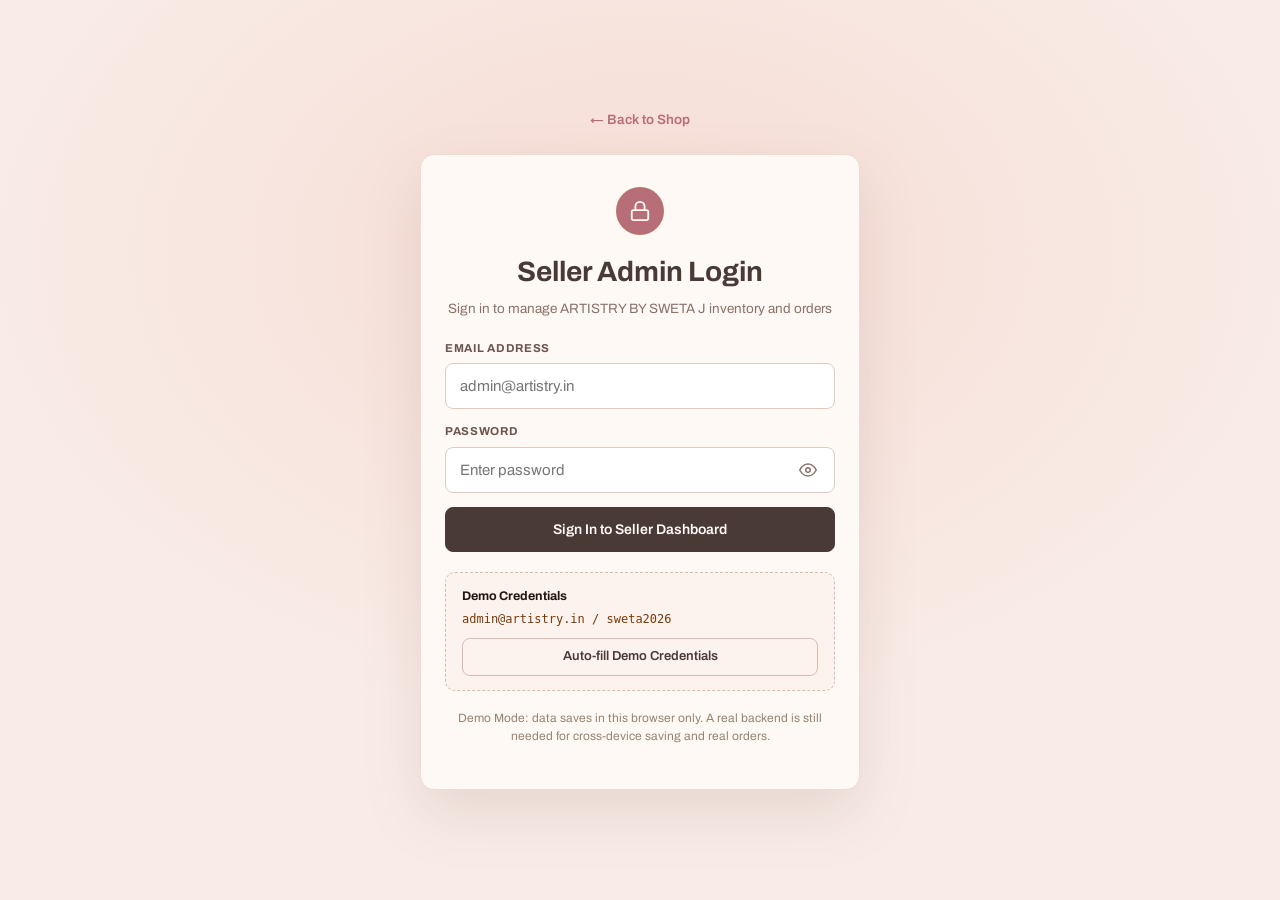
==== commit 7f12faa4: "Add files via upload" ====
--- a/admin.html
+++ b/admin.html
@@ -582,6 +582,11 @@
 
 
 .stat-grid .stat-card:nth-child(8) b{font-size:19px;line-height:1.3}
+
+/* Admin tab bar fix (19 Nov 2026): one clean scrollable pill row on every screen */
+.dash-tabs{display:flex!important;flex-direction:row!important;flex-wrap:nowrap!important;overflow-x:auto;gap:8px;padding:4px 2px 12px;position:static!important;top:auto!important;-webkit-overflow-scrolling:touch;scrollbar-width:none}
+.dash-tabs::-webkit-scrollbar{display:none}
+.dash-tabs .tab-btn{flex:0 0 auto!important;white-space:nowrap;border-radius:999px!important;padding:10px 18px!important;text-align:center}
 </style>
 </head>
 <body>
@@ -654,7 +659,7 @@
     + '</form>'
     + '<div class="demo-box">'
     + '<strong>Demo Credentials</strong>'
-    + '<div class="demo-creds">admin@artistry.in / artistry2026</div>'
+    + '<div class="demo-creds">admin@artistry.in / sweta2026</div>'
     + '<button type="button" class="btn btn-quiet btn-full" id="btnAutofill" style="min-height:38px;padding:6px 12px;font-size:13px">Auto-fill Demo Credentials</button>'
     + '</div>'
     + '<p class="status-line">Demo Mode: data saves in this browser only. A real backend is still needed for cross-device saving and real orders.</p>'
